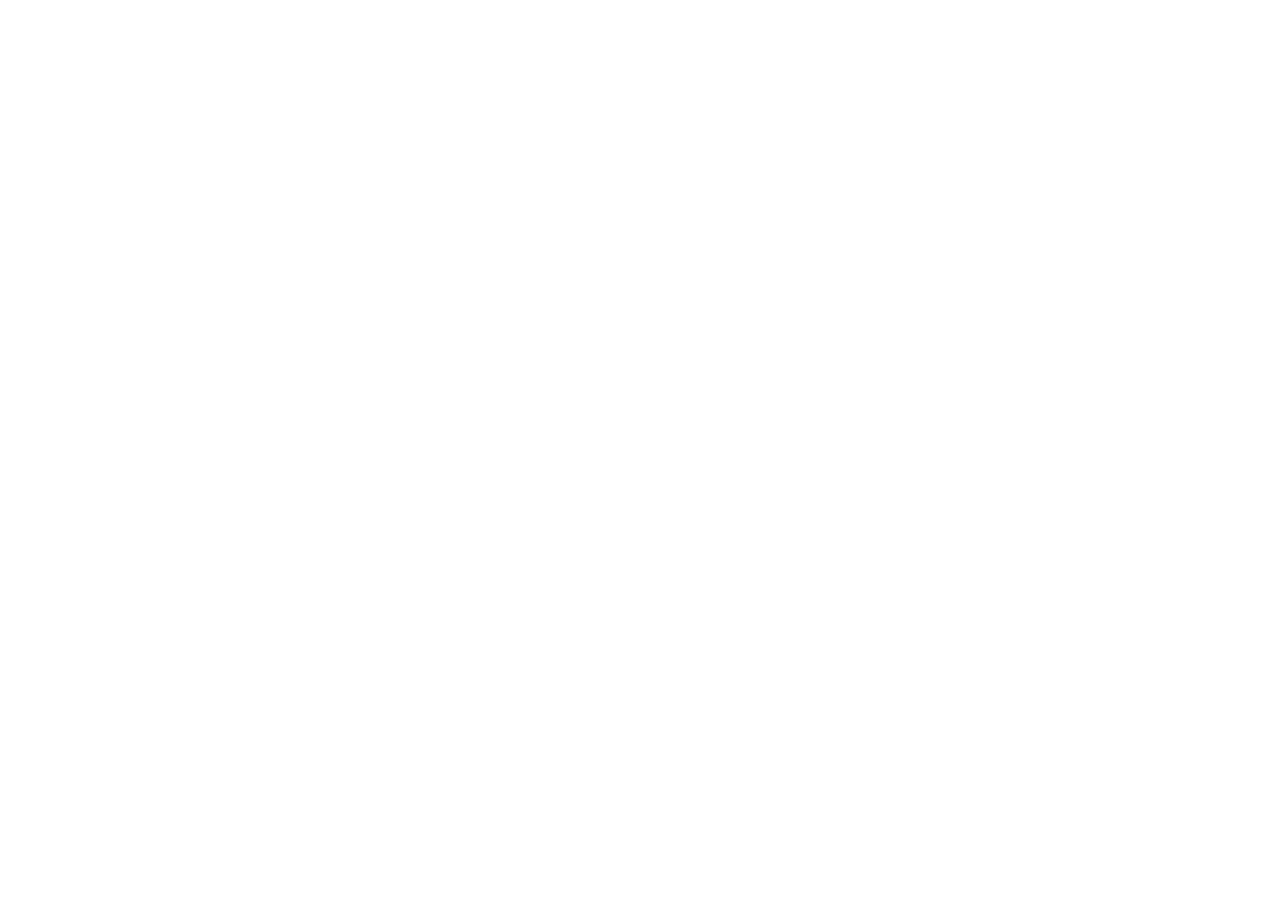
==== pages/carte/carte.html @ 6781d274 "changement de nom de livraison en carte" ====
<!DOCTYPE html>
<html>
	<head>
		<meta charset="utf-8">
		<title></title>
		<meta name="viewport" content="width=device-width, initial-scale=1.0">
		<link rel="stylesheet" type="text/css" href="styles/main.css">
	</head>
	<body>

	</body>
</html>
---- pages/carte/styles/main.css ----
@charset "UTF-8";

html {
	font-size: 62.5%;
}
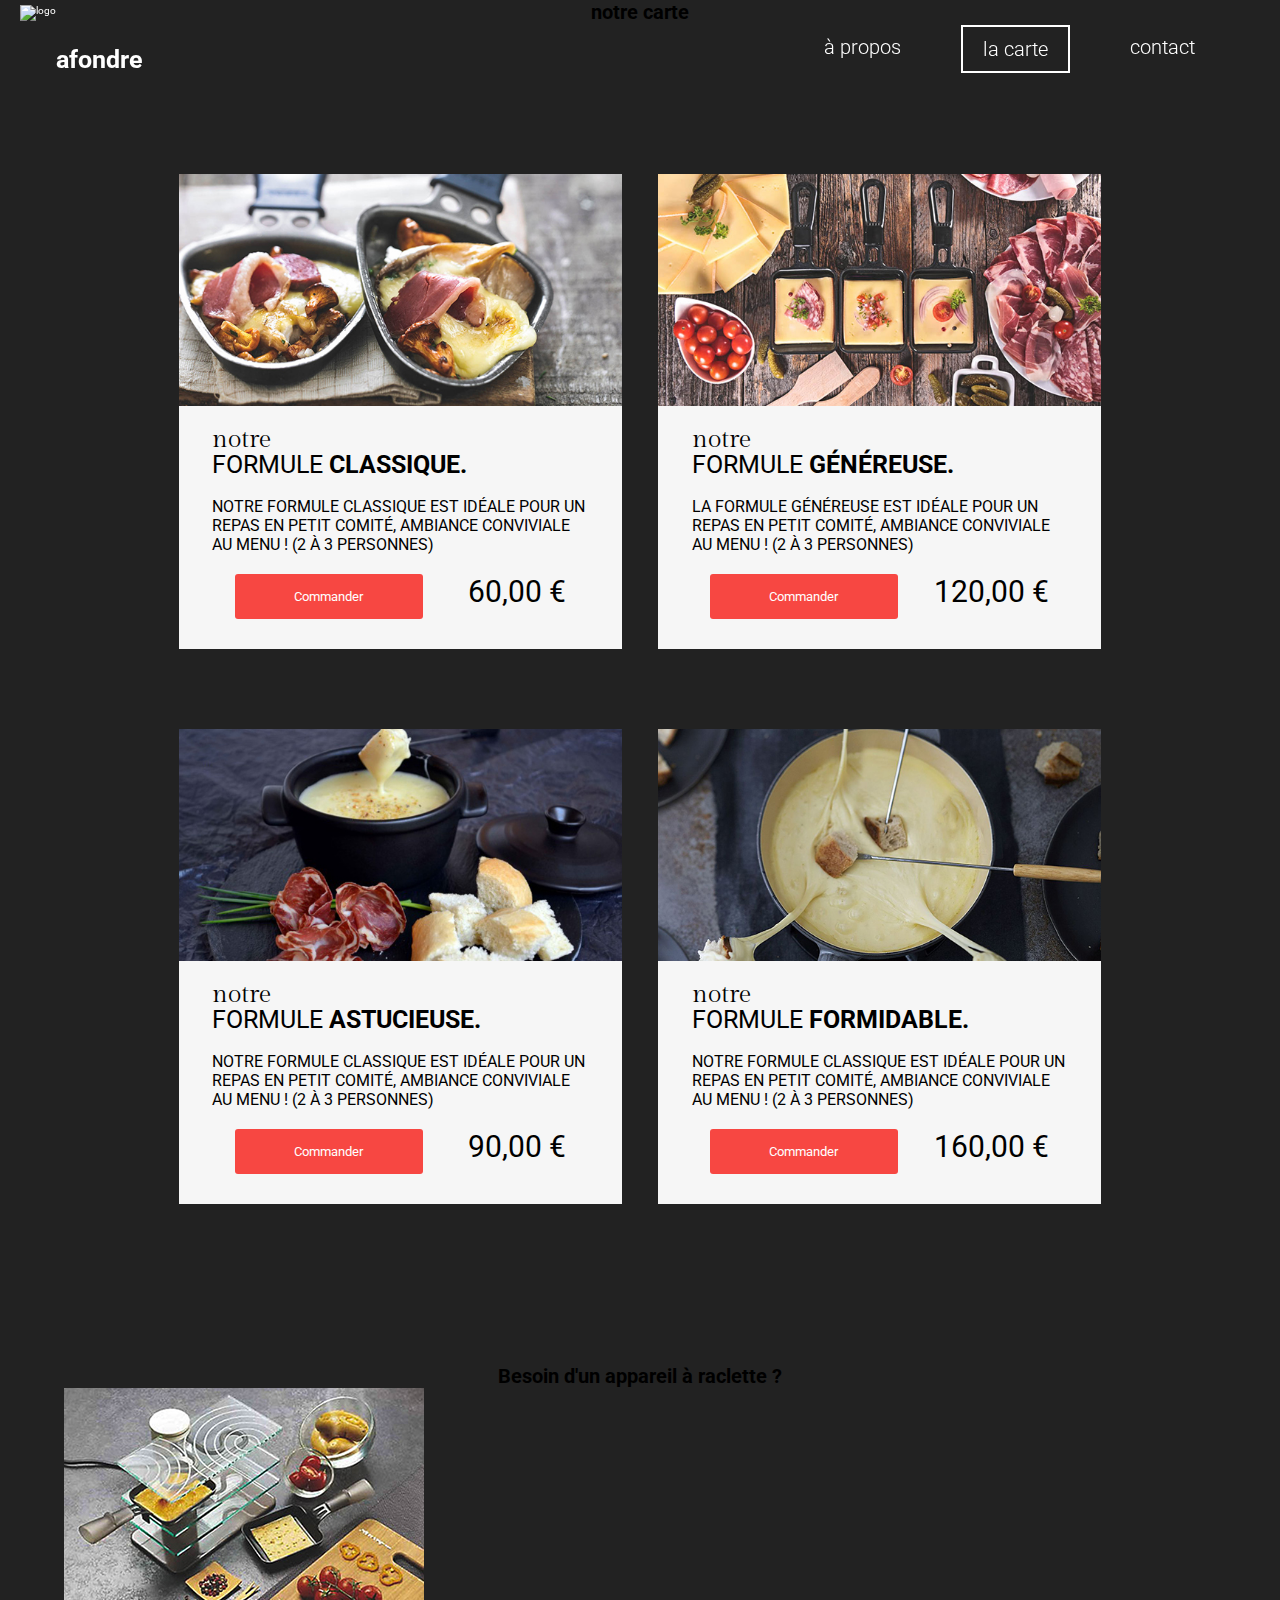
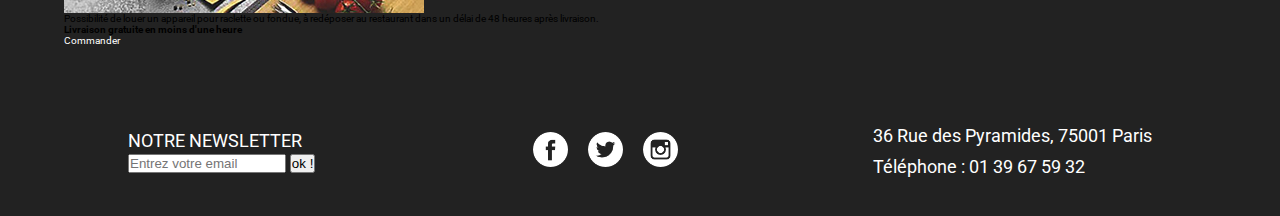
==== commit 1d0a79a3: "J'ai ajouté la carte.html, css et les img" ====
--- a/pages/carte/carte.html
+++ b/pages/carte/carte.html
@@ -5,8 +5,107 @@
 		<title></title>
 		<meta name="viewport" content="width=device-width, initial-scale=1.0">
 		<link rel="stylesheet" type="text/css" href="styles/main.css">
+		<link href="https://fonts.googleapis.com/css?family=Gilda+Display|Roboto:300,400,700" rel="stylesheet">
 	</head>
 	<body>
-
+		<main class="clearfix">
+			<header class="clearfix">    <!-- Navigation et logo -->
+				<a href="index.html" id="lien">
+					<div class="logo">
+						<img src="img-content/logo.png" alt="logo" >
+						<h2>afondre</h2>
+					</div>
+				</a>
+				<nav class="clearfix">
+					<a href="">contact</a>
+					<a href="">la carte</a>
+					<a href="">à propos</a>
+				</nav>
+			</header>
+			<div class="content">
+				<h1>notre c<span>art</span>e</h1>
+				<section class="nourriture">
+					<article class="col w50">
+						<figure>
+							<img src="img-content/menu1.jpg" alt="classique">
+							<figcaption>
+								<h3><span class="min">notre</span></br>formule <strong>classique.</strong></h3>
+							</figcaption>
+							<p>Notre formule classique est idéale pour un repas en petit comité, ambiance conviviale au menu ! (2 à 3 personnes)</p>
+							<div class="pay">
+								<a href="#">Commander</a>
+								60,00 €
+							</div>
+						</figure>
+					</article>
+					<article class="col w50">
+						<figure>
+							<img src="img-content/menu2.jpg" alt="généreuse">
+							<figcaption>
+								<h3><span class="min">notre</span></br>formule <strong>généreuse.</strong></h3>
+							</figcaption>
+							<p>La formule généreuse est idéale pour un repas en petit comité, ambiance conviviale au menu ! (2 à 3 personnes)</p>
+							<div class="pay">
+								<a href="#">Commander</a>
+								120,00 €
+							</div>
+						</figure>
+					</article>
+					<article class="col w50">
+						<figure>
+							<img src="img-content/menu3.jpg" alt="astucieuse">
+							<figcaption>
+								<h3><span class="min">notre</span></br>formule <strong>astucieuse.</strong></h3>
+							</figcaption>
+							<p>Notre formule classique est idéale pour un repas en petit comité, ambiance conviviale au menu ! (2 à 3 personnes)</p>
+							<div class="pay">
+								<a href="#">Commander</a>
+								90,00 €
+							</div>
+						</figure>
+					</article>
+					<article class="col w50">
+						<figure>
+							<img src="img-content/menu4.jpg" alt="formidable">
+							<figcaption>
+								<h3><span class="min">notre</span></br>formule <strong>formidable.</strong></h3>
+							</figcaption>
+							<p>Notre formule classique est idéale pour un repas en petit comité, ambiance conviviale au menu ! (2 à 3 personnes)</p>
+							<div class="pay">
+								<a href="#">Commander</a>
+								160,00 €
+							</div>
+						</figure>
+					</article>
+				</section>
+				<section class="appareil">
+					<h1>Besoin d'un appareil à raclette ?</h1>
+					<article>
+						<img src="img-content/menu5.jpg" alt="machine">
+						<div class="appareil">
+							<p>Possibilité de louer un appareil pour raclette ou fondue, à redéposer au restaurant dans un délai de 48 heures après livraison.</p>
+							<h4>Livraison gratuite en moins d'une heure</h4>
+							<a href="#">Commander</a>
+						</div>
+					</article>
+				</section>
+			</div>
+			<footer>
+		    	<form class="footer_form">
+		    		<label for="newsletter" id="label">Notre Newsletter</br></label>
+		    		<input type="email" id="newsletter" name="email" placeholder="Entrez votre email">
+		    		<input type="button" value="ok !" id="ok">
+		    	</form>
+			    <div id="network">
+					<a href="#"><img src="img-content/facebook.png" width="35" height="35"></a>
+					<a href="#"><img src="img-content/twitter.png" width="35" height="35"></a>
+					<a href="#"><img src="img-content/instagram.png" width="35" height="35"></a>
+				</div>
+				<ul id="adresse">
+					<li>36 Rue des Pyramides, 75001 Paris</li>
+					<li>Téléphone : 01 39 67 59 32</li>
+				</ul>
+		    </footer>
+		</main>
 	</body>
 </html>--- a/pages/carte/styles/main.css
+++ b/pages/carte/styles/main.css
@@ -1,5 +1,238 @@
 @charset "UTF-8";
+
+* {
+	margin : 0;
+	padding: 0;
+}
+
+*,
+*:before,
+*:after {
+	box-sizing: border-box;
+}
 
 html {
 	font-size: 62.5%;
-}+}
+
+body {
+	font-family: "Roboto", sans-serif;
+}
+
+main {
+	background-color: #222222;
+}
+
+.content {
+	width: 90%;
+	margin: 0 auto;
+}
+
+.clearfix:before,
+.clearfix:after {
+	content: " ";
+	display: table;
+}
+
+.clearfix:after {
+	clear: both;
+}
+
+a, a:visited {
+  color: white;
+  text-decoration: none;
+}
+
+/*  ---------------------------------- HEADER
+------------------------------------------------ */
+
+header {
+  width: 100%;
+  position: fixed;
+  padding-top: 2.5rem;
+  z-index: 1;
+}
+
+header #lien {
+  width: 20%;
+}
+
+.logo {
+  width: 20%;
+  float: left;
+  margin-top: -2rem;
+  margin: -2rem 0 0 2rem;
+}
+
+.logo h2, .logo img{
+  float: left;
+}
+
+.logo h2 {
+  font-size: 2.5rem;
+  margin-top: 4rem;
+  font-weight: 700;
+}
+
+nav {
+  float : right;
+  width: 70%;
+  font-size: 2rem;
+}
+
+nav a {
+  font-weight: 300;
+  float: right;
+  margin-right: 4rem;
+  padding: 1rem 2rem;
+}
+
+nav a:first-child {
+  margin-right: 6.5rem;
+}
+
+nav a:nth-child(2) {
+  border: 2px solid #ffffff;
+}
+
+nav a:hover {
+  background-color: rgba(255, 255, 255, .7);
+  color: #000;
+}
+
+/*	------------------------------------------ CONTENU
+------------------------------------------------------- */
+
+h1 {
+	text-align: center;
+}
+
+article img {
+	max-width: 100%;
+    width: auto;
+    height: auto;
+    display: block;
+}
+
+/*	----------------- Section Nourriture ---- */
+
+.nourriture {
+	width: 80%;
+	margin: 15rem auto 8rem auto;
+	display: flex;
+	flex-flow: row wrap;
+	justify-content: space-between; 
+}
+
+.w50 {
+	width: 48%;
+	background-color: #f6f6f6;
+	margin-bottom: 8rem;
+}
+
+figcaption, .pay, .w50 p {
+	width: 85%;
+	margin: 0 auto;
+}
+
+h3 {
+	font-size: 2.5rem;
+	font-weight: 400;
+	text-transform: uppercase;
+	line-height: 2.5rem;
+	margin-bottom: 2rem;
+	margin-top: 2rem;
+}
+
+.w50 p {
+	font-size: 1.6rem;
+	margin-bottom: 2rem;
+	text-transform: uppercase;
+}
+
+.min {
+	text-transform: lowercase;
+	font-family: "Gilda Display", serif;
+}
+
+.pay {
+	display: flex;
+	justify-content: space-around;
+	font-size: 3rem;
+	margin-bottom: 3rem;
+}
+
+.pay a {
+	background-color: #f74742;
+	width: 50%;
+	text-align: center;	
+	padding: 1.5rem 0;
+	border-radius: .3rem;
+	font-size: 1.3rem;
+}
+
+/*	----------------- Section Appareil 
+------------------------------------------ */
+
+
+
+/*  ------------------------------------------- FOOTER
+--------------------------------------------------------- */
+
+
+footer {
+  height: 7rem;
+  width: 80%;
+  margin: 10rem auto 0 auto;
+  padding-bottom: 6rem;
+  font-size: 1.8rem;
+  color: #ffffff;
+  display: flex;
+  justify-content: space-between;
+  align-items: center;
+}
+
+/*  ------------- Formulaire Newsletter
+--------------------------------------- */
+
+#footer_form {
+  display: flex;
+  flex-flow: row wrap;
+  width: 55%;
+}
+
+#label {
+  text-transform: uppercase;
+}
+
+#newsletter {
+  width: 75%; 
+}
+
+/*  ------------- Network icones
+------------------------------------- */
+
+
+#network {
+  width: 25%;
+  display: flex;
+  justify-content: center;
+  align-items: center;  
+}
+
+#network a {
+  margin: 0 1rem;
+  transition: all .25s ease;
+}
+
+#network a:hover {
+  opacity: 0.7;
+}
+
+#adresse {
+  list-style : none;
+}
+
+#adresse li {
+  margin: 1rem 0;
+}
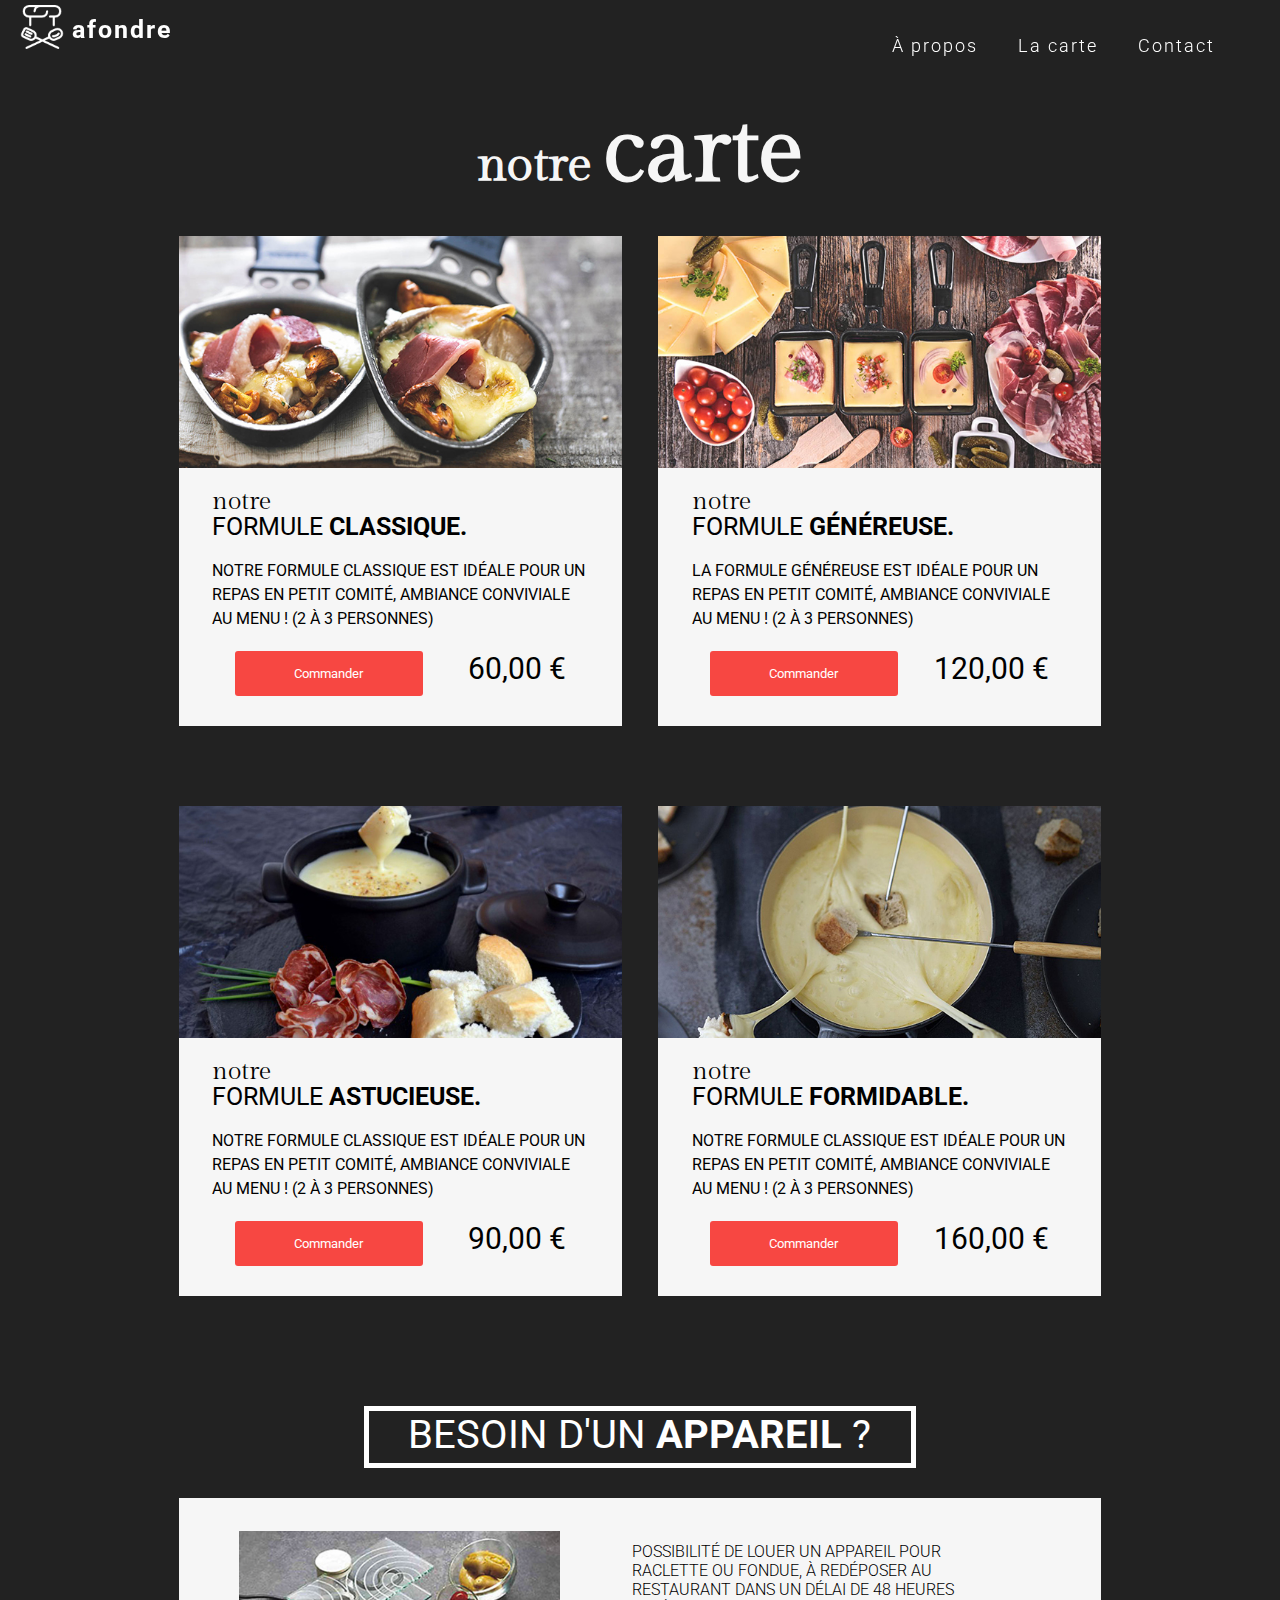
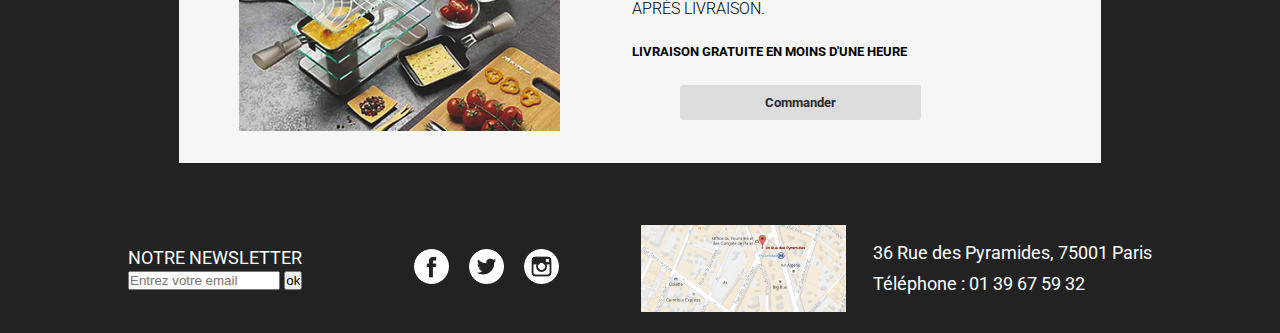
==== commit aa97e5b9: "La page notre carte en responsive" ====
--- a/pages/carte/carte.html
+++ b/pages/carte/carte.html
@@ -2,28 +2,28 @@
 <html>
 	<head>
 		<meta charset="utf-8">
-		<title></title>
+		<title>Afondre: Notre Carte</title>
 		<meta name="viewport" content="width=device-width, initial-scale=1.0">
 		<link rel="stylesheet" type="text/css" href="styles/main.css">
 		<link href="https://fonts.googleapis.com/css?family=Gilda+Display|Roboto:300,400,700" rel="stylesheet">
 	</head>
 	<body>
 		<main class="clearfix">
-			<header class="clearfix">    <!-- Navigation et logo -->
+			<header class="clearfix">      <!-- Navigation et logo -->
 				<a href="index.html" id="lien">
 					<div class="logo">
 						<img src="img-content/logo.png" alt="logo" >
-						<h2>afondre</h2>
+						<h2>&nbsp;afondre</h2>
 					</div>
 				</a>
 				<nav class="clearfix">
-					<a href="">contact</a>
-					<a href="">la carte</a>
-					<a href="">à propos</a>
+					<a href="" class="sliding">Contact</a>
+					<a href="" class="sliding">La carte</a>
+					<a href="" class="sliding">À propos</a>
 				</nav>
 			</header>
 			<div class="content">
-				<h1>notre c<span>art</span>e</h1>
+				<h1>notre <span class="titre">carte</span></h1>
 				<section class="nourriture">
 					<article class="col w50">
 						<figure>
@@ -79,33 +79,36 @@
 					</article>
 				</section>
 				<section class="appareil">
-					<h1>Besoin d'un appareil à raclette ?</h1>
+					<h2>Besoin d'un <strong>appareil</strong> ?</h2>
 					<article>
-						<img src="img-content/menu5.jpg" alt="machine">
-						<div class="appareil">
-							<p>Possibilité de louer un appareil pour raclette ou fondue, à redéposer au restaurant dans un délai de 48 heures après livraison.</p>
+						<figure>
+							<img src="img-content/menu5.jpg" alt="machine">
+						</figure>
+						<div class="text">
+							<p><span class="delete">Possibilité de louer un </span>appareil <span class="delete">pour raclette ou fondue, </span>à redéposer au restaurant dans un délai de 48 heures après livraison.</p>
 							<h4>Livraison gratuite en moins d'une heure</h4>
 							<a href="#">Commander</a>
 						</div>
 					</article>
 				</section>
 			</div>
-			<footer>
-		    	<form class="footer_form">
-		    		<label for="newsletter" id="label">Notre Newsletter</br></label>
-		    		<input type="email" id="newsletter" name="email" placeholder="Entrez votre email">
-		    		<input type="button" value="ok !" id="ok">
-		    	</form>
+			 <footer>
+			    <form class="footer_form">
+			   		<label for="newsletter" id="label">Notre Newsletter</br></label>
+			   		<input type="email" id="newsletter" name="email" placeholder="Entrez votre email">
+			   		<input type="button" value="ok" id="ok">
+			   	</form>
 			    <div id="network">
 					<a href="#"><img src="img-content/facebook.png" width="35" height="35"></a>
 					<a href="#"><img src="img-content/twitter.png" width="35" height="35"></a>
 					<a href="#"><img src="img-content/instagram.png" width="35" height="35"></a>
 				</div>
+				<img src="img-content/maps.png" alt="maps" id="google">
 				<ul id="adresse">
 					<li>36 Rue des Pyramides, 75001 Paris</li>
 					<li>Téléphone : 01 39 67 59 32</li>
 				</ul>
-		    </footer>
+   			</footer>
 		</main>
 	</body>
 </html>--- a/pages/carte/styles/main.css
+++ b/pages/carte/styles/main.css
@@ -43,8 +43,8 @@
   text-decoration: none;
 }
 
-/*  ---------------------------------- HEADER
------------------------------------------------- */
+/*  -------------------- HEADER
+  ------------------------------ */
 
 header {
   width: 100%;
@@ -60,55 +60,135 @@
 .logo {
   width: 20%;
   float: left;
-  margin-top: -2rem;
+  margin-top: -1rem;
   margin: -2rem 0 0 2rem;
+  letter-spacing: 2px;
 }
 
 .logo h2, .logo img{
   float: left;
+
+}
+
+.logo img {
+  width: 17%;
+
 }
 
 .logo h2 {
   font-size: 2.5rem;
-  margin-top: 4rem;
+  margin-top: 1rem;
   font-weight: 700;
 }
 
 nav {
   float : right;
   width: 70%;
-  font-size: 2rem;
+  font-size: 1.8rem;
 }
 
 nav a {
   font-weight: 300;
   float: right;
-  margin-right: 4rem;
-  padding: 1rem 2rem;
+  margin-right: 2rem;
+  padding: 1rem 1rem;
+  letter-spacing: 2px;
 }
 
 nav a:first-child {
-  margin-right: 6.5rem;
-}
-
-nav a:nth-child(2) {
-  border: 2px solid #ffffff;
-}
-
-nav a:hover {
-  background-color: rgba(255, 255, 255, .7);
-  color: #000;
+  margin-right: 5.5rem;
+}
+
+
+.sliding {
+
+    display: inline-block;
+
+    position: relative;
+
+    padding-bottom: 3px;
+
+}
+
+.sliding:before {
+
+    content: '';
+
+    display: block;
+
+    position: absolute;
+
+    left: 0;
+
+    bottom: 0;
+
+    height: 3px;
+
+    width: 0;
+
+    transition: 0s ease, background .5s ease;
+
+}
+
+.sliding:after {
+
+    content: '';
+
+    display: block;
+
+    position: absolute;
+
+    right: 0;
+
+    bottom: 0;
+
+    height: 4px;
+
+    width: 0;
+
+    background: rgba(255,255,255,0.7);
+
+    transition: .5s ease;
+
+}
+
+.sliding:hover:before {
+
+    width: 100%;
+
+    background: rgba(255,255,255,0.7);
+
+    transition: .5s ease;
+
+}
+
+.sliding:hover:after {
+
+    width: 100%;
+
+    background: transparent;
+
+    transition: all 0s ease;
+
 }
 
 /*	------------------------------------------ CONTENU
 ------------------------------------------------------- */
 
 h1 {
+  font-family: "Gilda Display", serif;
 	text-align: center;
+  color: #f6f6f6;
+  font-size: 4.8rem;
+  margin-top: 10rem;
+}
+
+.titre {
+  font-size: 9rem;
 }
 
 article img {
-	max-width: 100%;
+	  max-width: 100%;
     width: auto;
     height: auto;
     display: block;
@@ -118,7 +198,7 @@
 
 .nourriture {
 	width: 80%;
-	margin: 15rem auto 8rem auto;
+	margin: 3rem auto 3rem auto;
 	display: flex;
 	flex-flow: row wrap;
 	justify-content: space-between; 
@@ -148,6 +228,7 @@
 	font-size: 1.6rem;
 	margin-bottom: 2rem;
 	text-transform: uppercase;
+  line-height: 150%;
 }
 
 .min {
@@ -174,6 +255,69 @@
 /*	----------------- Section Appareil 
 ------------------------------------------ */
 
+.appareil {
+  width: 80%;
+  margin: 0 auto 3rem auto;
+  background-color: 
+}
+
+.appareil h2 {
+  color: #ffffff;
+  text-align: center;
+  font-size: 4rem;
+  text-transform: uppercase;
+  font-weight: 400;
+  width: 60%;
+  margin: 0 auto 3rem auto;
+  border: .5rem solid #ffffff;
+  padding-bottom: .5rem;
+}
+
+.appareil article {
+  background-color: #f6f6f6;
+  display: flex;
+  align-items: center;
+  justify-content: space-around;
+  padding: 3rem 6rem;
+}
+
+.text {
+  flex: 3;
+  height: 20.5rem;
+  display: flex;
+  justify-content: space-around;
+  flex-direction: column;
+  align-items: center;
+} 
+
+.text p {
+  width: 70%;
+  font-size: 1.6rem;
+  font-weight: 300;
+  text-transform: uppercase;
+}
+
+.text a, .text a:visited {
+  color: #2a2a2a;
+  font-weight: 700;
+  font-size: 1.3rem;
+  background-color: #dcdcdc;
+  text-align: center;
+  width: 50%;
+  align-self: center;
+  padding: 1rem;
+  border-radius: .3rem;
+}
+
+.text h4 {
+  font-size: 1.3rem;
+  width: 70%;
+  text-transform: uppercase;
+}
+
+.appareil figure {
+  flex: 2;
+}
 
 
 /*  ------------------------------------------- FOOTER
@@ -192,6 +336,10 @@
   align-items: center;
 }
 
+#google {
+  width: 20%;
+}
+
 /*  ------------- Formulaire Newsletter
 --------------------------------------- */
 
@@ -236,3 +384,209 @@
 #adresse li {
   margin: 1rem 0;
 }
+
+/*  --------------------------------------------------- Media Queries
+------------------------------------------------------------------- */
+
+@media screen and (max-width: 960px) {
+
+  main {
+    width: auto;
+  }
+
+  /*  ---------------- Header / faire disparaître le titre
+  ------------------------------ */
+
+  header h2 {
+    display: none;
+  }
+
+  /*  --------------- Section Appareil / row to column -- */
+
+  .appareil article {
+    flex-direction: column;
+  }
+
+  .appareil figure {
+    margin-bottom: 2rem;
+  }
+
+  .text h4 {
+    text-align: center;
+  }
+
+  /*  --------------- Footer
+  ----------------------------- */
+
+  footer {
+    flex-flow: row wrap;
+    height: auto;
+  }
+    /* -- Forcer l'adresse et le tel à passer en dessous -- */
+  #adresse {
+    width: 100%;
+    display: flex;
+    justify-content: space-between;
+  }
+
+  .footer_form {
+    width: 60%;
+  }
+
+  #label { /* -- agrandir la zone email -- */
+    margin-left: 8rem;
+  }
+
+  #network a { 
+    margin: 0 3rem;
+  }
+
+  #google {
+    display: none;
+  }
+}
+
+
+@media screen and (max-width: 768px) {
+  
+  /*  ------------ HEADER
+  ----------------------- */
+  
+  header { /* -- repositionner le header (nav + logo) -- */
+    display: flex;
+    justify-content: space-around;
+  }
+
+  .logo img, nav, nav a { /* changement de méthode : flex */
+    float: none;
+  }
+  
+  .logo {
+    margin-left: 2rem;
+  }
+
+  nav { /* repositionner les liens dans la nav */
+    display: flex;
+    flex-direction: row-reverse;
+    justify-content: space-between;
+  }
+
+  nav a {
+    margin-right: auto;
+  }
+
+  nav a:first-child { /* Supprimer la margin mise en place sur grand écran */
+    margin-right: auto;
+  }
+
+  nav a:nth-child(2) {
+    border: none;
+  }
+
+  /*  ---------- SECTION NOURRITURE -------- */
+
+  .pay {
+    flex-direction: column;
+    align-items: center;
+    justify-content: space-around;
+  }
+
+  .pay a {
+    margin-bottom: 2rem; 
+  }
+
+  /*  ---------- FOOTER -- */
+
+  #adresse {
+    flex-direction: column;
+    text-align: center;
+    margin-top: 2rem;
+  }
+
+  #network a {
+    margin: 0 1rem;
+  }
+
+  #label {
+    margin-left: 0;
+  }
+}
+
+@media screen and (max-width: 600px) {
+  
+  }
+
+
+@media screen and (max-width: 480px) {
+
+  /*  ----------- HEADER
+  --------------------------- */
+  
+  header { /* passage en position relative avec un background noir */
+    text-align: center;
+    padding-top: 0;
+    position: relative;
+    background-color: #1f1f1f;
+    text-transform: uppercase;
+  }
+
+  nav {
+
+    width: 100%;
+    display: block;
+  }
+
+  nav a {
+    width: 100%;
+    display: block;
+  }
+
+  #lien { /* -- Supprimer l'affichage du logo -- */
+    display: none;  
+  }
+  
+  .nourriture article {
+    flex-direction: column;
+
+  }
+
+  .delete {
+    display: none;
+  }
+
+  .appareil h2 {
+    width: 100%; 
+    padding-top: 1rem;
+    margin-bottom: 5rem;  
+  }
+
+  .appareil article {
+    display: block;
+  }
+
+  .text {
+    display: block;
+    width: 100%;  
+  }
+
+  .text p {
+    font-weight: 400;
+    width: 100%; 
+  }
+
+  .text h4 {
+    margin: 1rem 0 3rem 0;
+    text-align: left;
+    width: 100%;
+  }
+
+  .w50 {
+    width: 100%;
+  }
+
+  footer {
+    margin: 10rem 2rem;
+    padding-bottom: 0;
+  }
+}
+
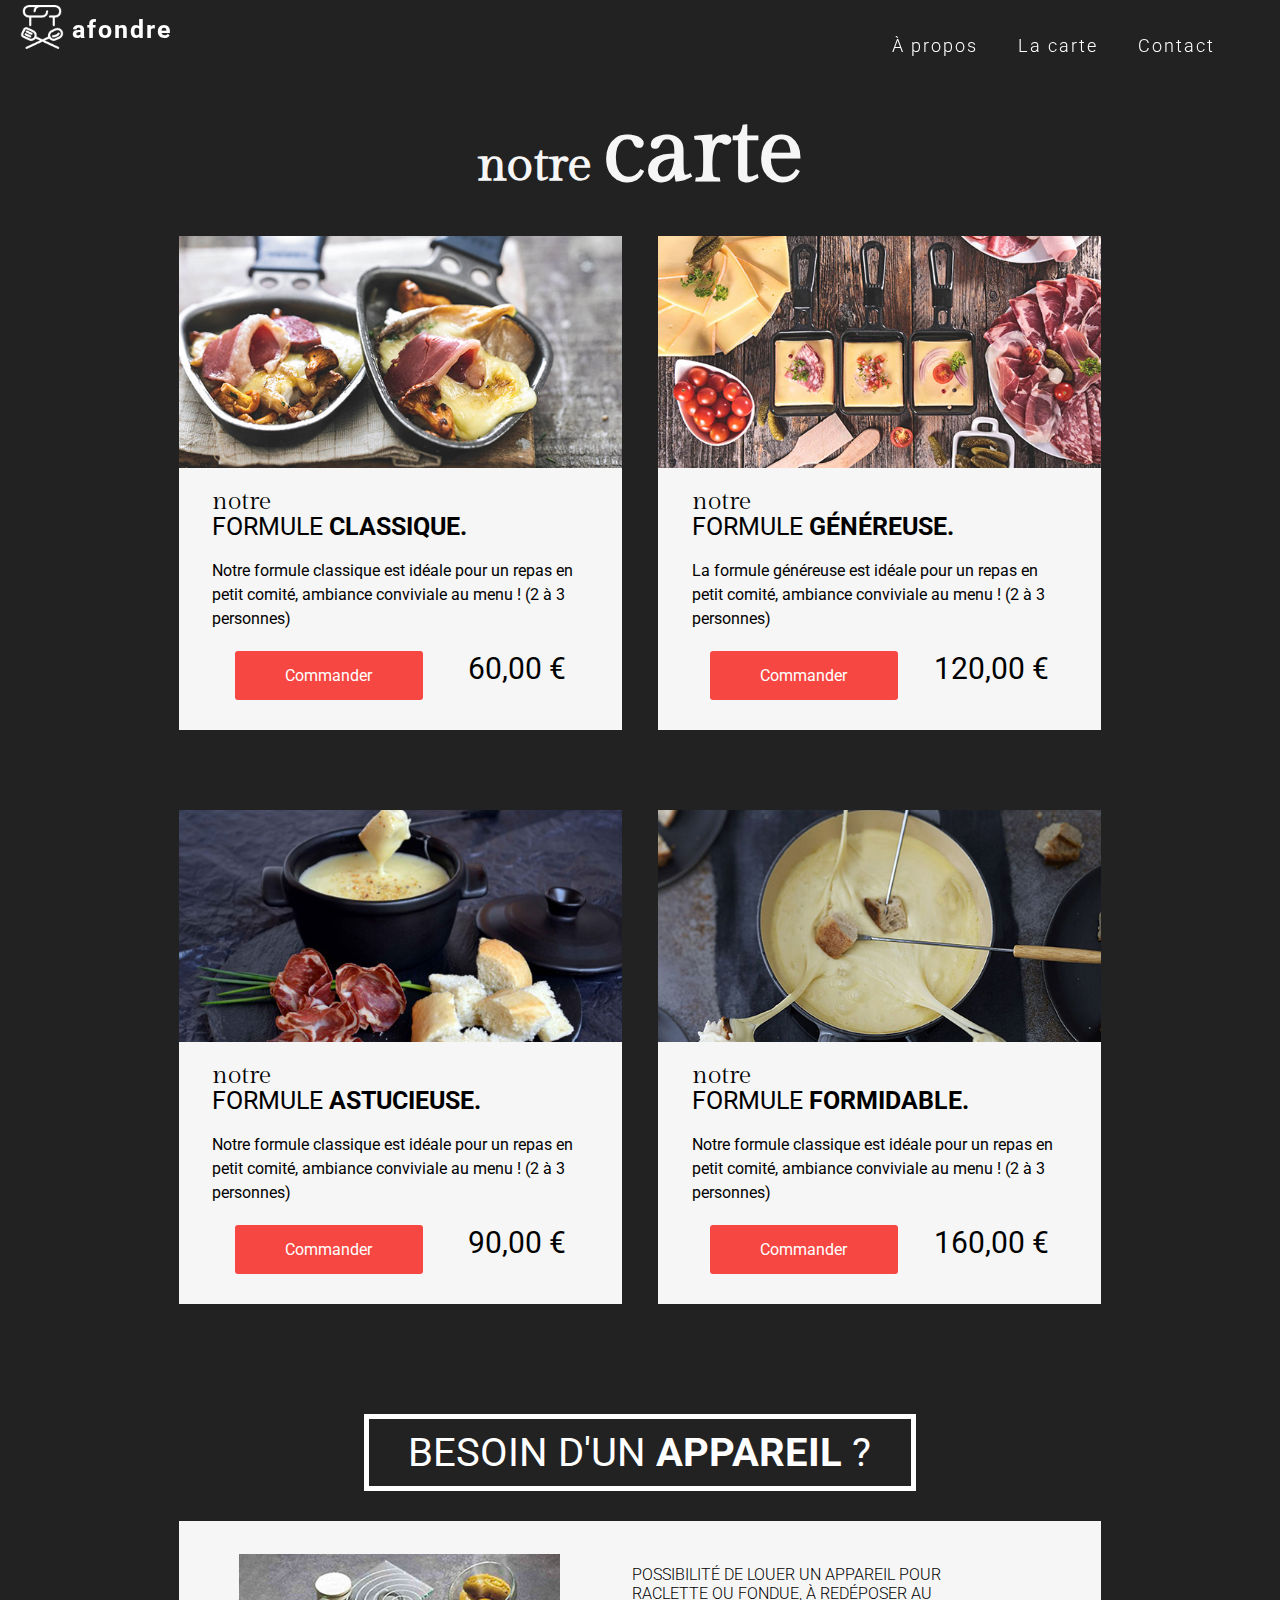
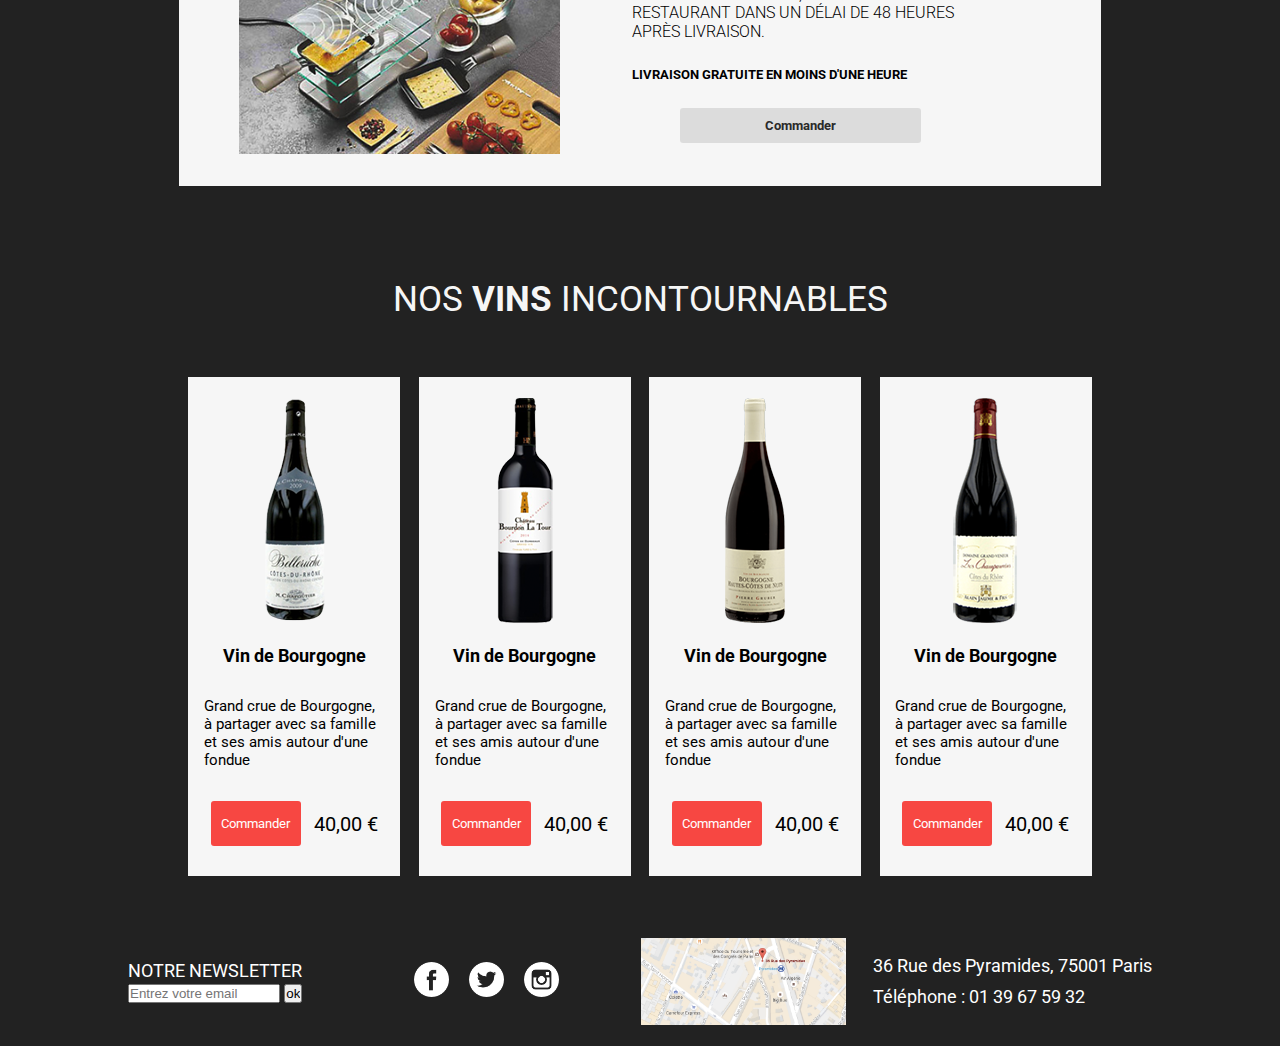
==== commit b4a0a601: "La carte en responsive avec une section vins" ====
--- a/pages/carte/carte.html
+++ b/pages/carte/carte.html
@@ -91,6 +91,53 @@
 						</div>
 					</article>
 				</section>
+					<h2 class="nosvins">Nos <strong>vins</strong> <span class="delete">incontournables</span></h2>
+				<section class="vin">
+					<article class="col w25">
+						<img src="img-content/vin1.png" alt="formidable">
+							<figcaption>
+								<h4>Vin de Bourgogne</h4>
+							</figcaption>
+							<p>Grand crue de Bourgogne, à partager avec sa famille et ses amis autour d'une fondue</p>
+							<div class="pay pay2">
+								<a href="#">Commander</a>
+								40,00 €
+							</div>
+					</article>
+					<article class="col w25">
+						<img src="img-content/vin2.png" alt="formidable">
+							<figcaption>
+								<h4>Vin de Bourgogne</h4>
+							</figcaption>
+							<p>Grand crue de Bourgogne, à partager avec sa famille et ses amis autour d'une fondue</p>
+							<div class="pay pay2">
+								<a href="#">Commander</a>
+								40,00 €
+							</div>
+					</article>
+					<article class="col w25">
+						<img src="img-content/vin3.png" alt="formidable">
+							<figcaption>
+								<h4>Vin de Bourgogne</h4>
+							</figcaption>
+							<p>Grand crue de Bourgogne, à partager avec sa famille et ses amis autour d'une fondue</p>
+							<div class="pay pay2">
+								<a href="#">Commander</a>
+								40,00 €
+							</div>
+					</article>
+					<article class="col w25">
+						<img src="img-content/vin4.png" alt="formidable">
+							<figcaption>
+								<h4>Vin de Bourgogne</h4>
+							</figcaption>
+							<p>Grand crue de Bourgogne, à partager avec sa famille et ses amis autour d'une fondue</p>
+							<div class="pay pay2">
+								<a href="#">Commander</a>
+								40,00 €
+							</div>
+					</article>
+				</section>
 			</div>
 			 <footer>
 			    <form class="footer_form">
--- a/pages/carte/styles/main.css
+++ b/pages/carte/styles/main.css
@@ -194,6 +194,13 @@
     display: block;
 }
 
+.w25 img {
+    max-width: 100%;
+    width: auto;
+    height: auto;
+    display: block;
+}
+
 /*	----------------- Section Nourriture ---- */
 
 .nourriture {
@@ -210,7 +217,7 @@
 	margin-bottom: 8rem;
 }
 
-figcaption, .pay, .w50 p {
+figcaption, .pay, .col p {
 	width: 85%;
 	margin: 0 auto;
 }
@@ -227,7 +234,6 @@
 .w50 p {
 	font-size: 1.6rem;
 	margin-bottom: 2rem;
-	text-transform: uppercase;
   line-height: 150%;
 }
 
@@ -249,7 +255,7 @@
 	text-align: center;	
 	padding: 1.5rem 0;
 	border-radius: .3rem;
-	font-size: 1.3rem;
+	font-size: 1.6rem;
 }
 
 /*	----------------- Section Appareil 
@@ -257,7 +263,7 @@
 
 .appareil {
   width: 80%;
-  margin: 0 auto 3rem auto;
+  margin: 0 auto 2rem auto;
   background-color: 
 }
 
@@ -270,7 +276,7 @@
   width: 60%;
   margin: 0 auto 3rem auto;
   border: .5rem solid #ffffff;
-  padding-bottom: .5rem;
+  padding: 1rem;
 }
 
 .appareil article {
@@ -319,6 +325,57 @@
   flex: 2;
 }
 
+/*  ------------------------------------------ SECTION VIN
+----------------------------------------------------------- */
+
+.vin {
+  width: 80%;
+  margin: 0 auto;
+  display: flex;
+  justify-content: space-around;
+}
+
+.nosvins {
+  color: #f6f6f6;
+  text-align: center;
+  margin: 8% auto 5% auto;
+  font-size: 3.5rem;
+  text-transform: uppercase;
+  font-weight: 400;
+}
+
+.col {
+  background-color: #f6f6f6;
+}
+
+.w25 {
+  width: 23%;
+}
+
+.w25 h4 {
+  font-size: 1.8rem;
+  text-align: center;
+  margin: 10% auto;
+}
+
+.w25 p {
+  font-size: 1.5rem;
+  margin: 15% auto;
+}
+
+.w25 img {
+  margin: 10% auto;
+}
+
+.pay2 {
+  font-size: 2rem;
+  align-items: center;
+}
+
+.pay2 a {
+  font-size: 1.3rem;
+}
+
 
 /*  ------------------------------------------- FOOTER
 --------------------------------------------------------- */
@@ -415,6 +472,17 @@
     text-align: center;
   }
 
+  /*  -------------- Section VINS ------- */
+
+  .vin {
+    flex-flow: row wrap;
+  }
+
+  .w25 {
+    width: 48%;
+    margin-bottom: 5%;
+  }
+
   /*  --------------- Footer
   ----------------------------- */
 
@@ -446,6 +514,16 @@
   }
 }
 
+@media screen and (max-width: 600px) {
+  .vin {
+    flex-flow: column nowrap;
+    justify-content: space-around;
+  }
+
+  .w25 {
+    width: 100%;
+  }
+}
 
 @media screen and (max-width: 768px) {
   
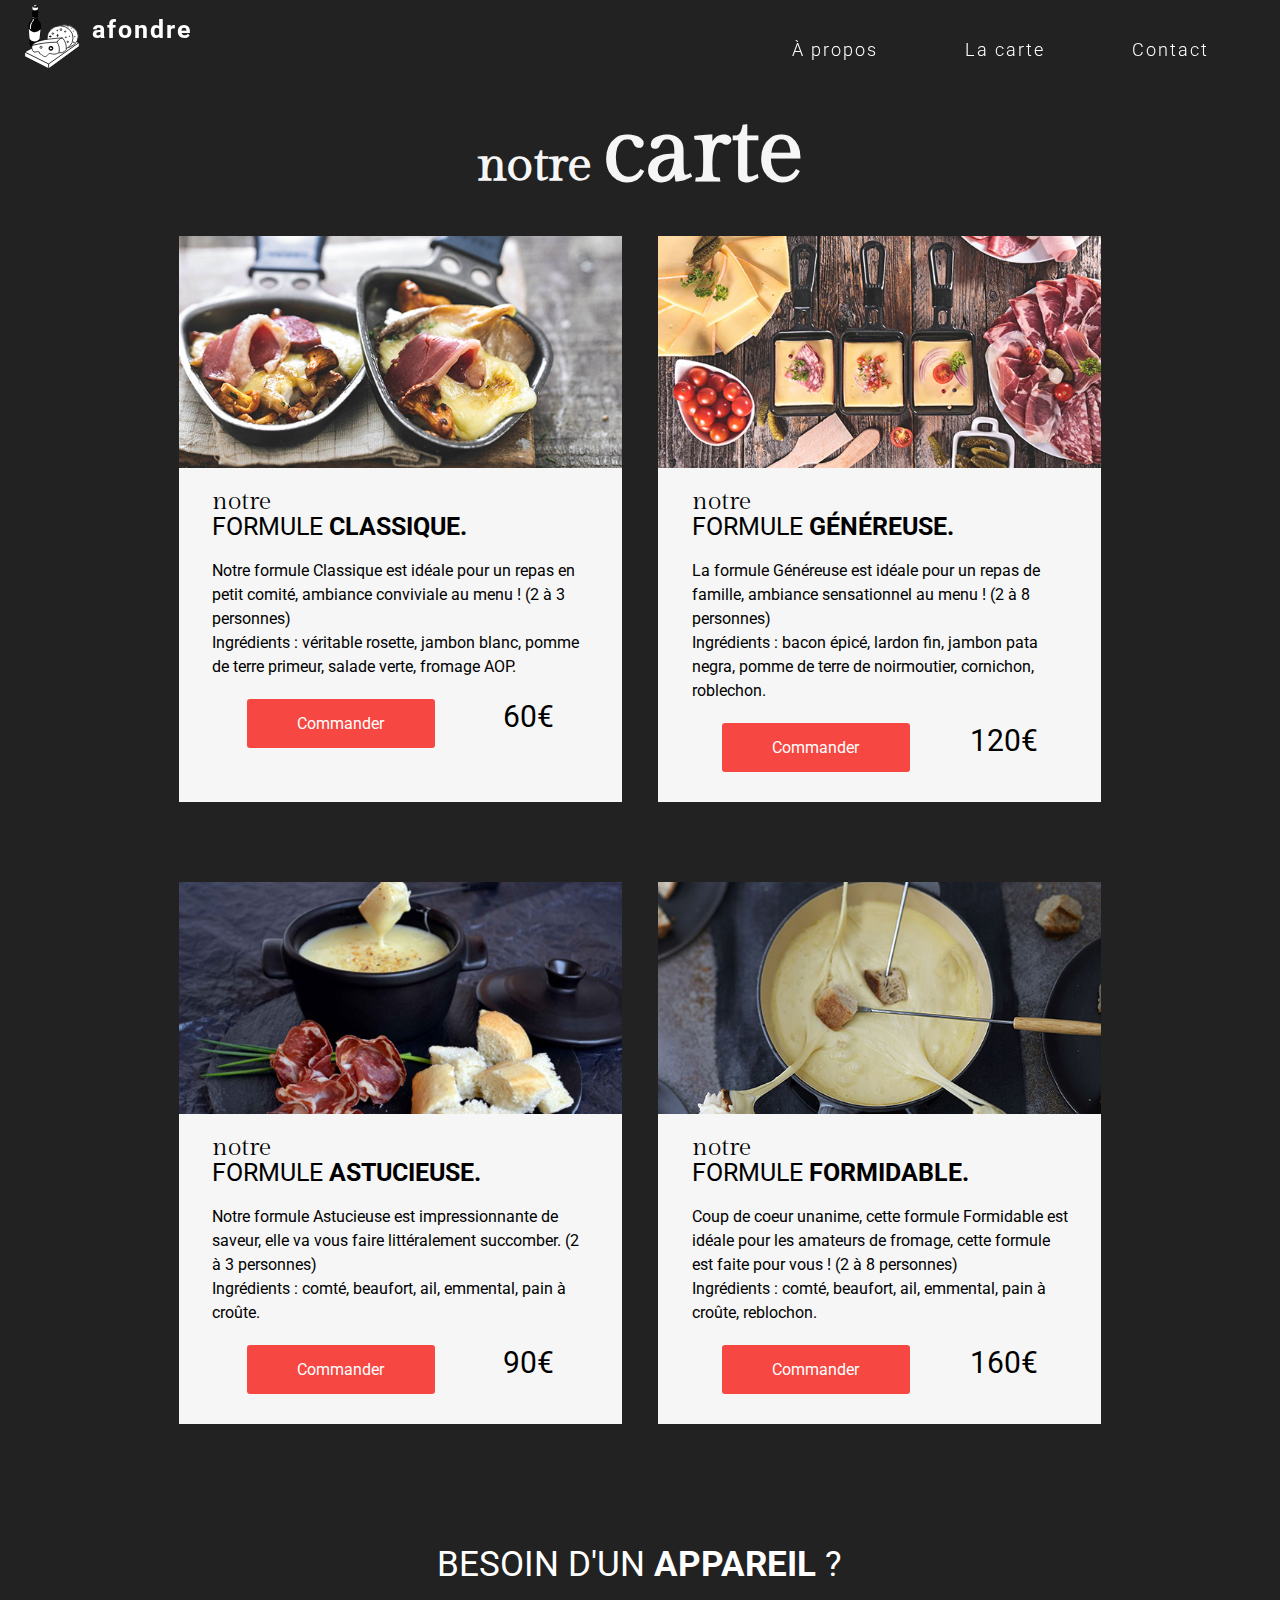
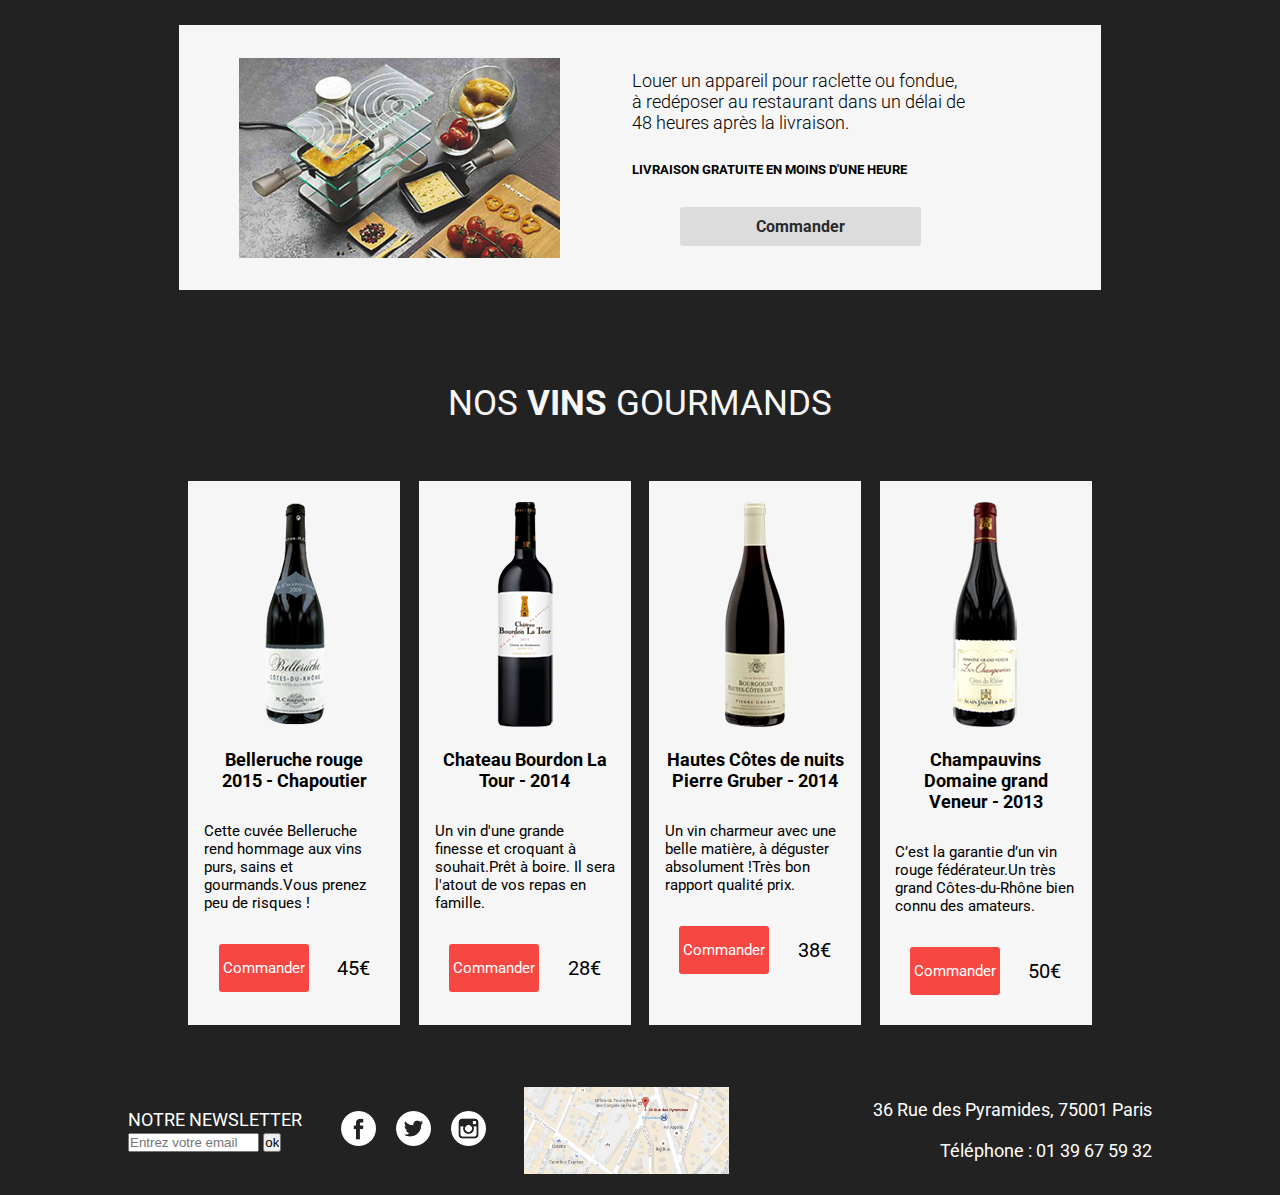
==== commit 4aab157f: "TOUT EST FINI NSM" ====
--- a/pages/carte/carte.html
+++ b/pages/carte/carte.html
@@ -1,161 +1,178 @@
-<!DOCTYPE html>
-<html>
-	<head>
-		<meta charset="utf-8">
-		<title>Afondre: Notre Carte</title>
-		<meta name="viewport" content="width=device-width, initial-scale=1.0">
-		<link rel="stylesheet" type="text/css" href="styles/main.css">
-		<link href="https://fonts.googleapis.com/css?family=Gilda+Display|Roboto:300,400,700" rel="stylesheet">
-	</head>
-	<body>
-		<main class="clearfix">
-			<header class="clearfix">      <!-- Navigation et logo -->
-				<a href="index.html" id="lien">
-					<div class="logo">
-						<img src="img-content/logo.png" alt="logo" >
-						<h2>&nbsp;afondre</h2>
-					</div>
-				</a>
-				<nav class="clearfix">
-					<a href="" class="sliding">Contact</a>
-					<a href="" class="sliding">La carte</a>
-					<a href="" class="sliding">À propos</a>
-				</nav>
-			</header>
-			<div class="content">
-				<h1>notre <span class="titre">carte</span></h1>
-				<section class="nourriture">
-					<article class="col w50">
-						<figure>
-							<img src="img-content/menu1.jpg" alt="classique">
-							<figcaption>
-								<h3><span class="min">notre</span></br>formule <strong>classique.</strong></h3>
-							</figcaption>
-							<p>Notre formule classique est idéale pour un repas en petit comité, ambiance conviviale au menu ! (2 à 3 personnes)</p>
-							<div class="pay">
-								<a href="#">Commander</a>
-								60,00 €
-							</div>
-						</figure>
-					</article>
-					<article class="col w50">
-						<figure>
-							<img src="img-content/menu2.jpg" alt="généreuse">
-							<figcaption>
-								<h3><span class="min">notre</span></br>formule <strong>généreuse.</strong></h3>
-							</figcaption>
-							<p>La formule généreuse est idéale pour un repas en petit comité, ambiance conviviale au menu ! (2 à 3 personnes)</p>
-							<div class="pay">
-								<a href="#">Commander</a>
-								120,00 €
-							</div>
-						</figure>
-					</article>
-					<article class="col w50">
-						<figure>
-							<img src="img-content/menu3.jpg" alt="astucieuse">
-							<figcaption>
-								<h3><span class="min">notre</span></br>formule <strong>astucieuse.</strong></h3>
-							</figcaption>
-							<p>Notre formule classique est idéale pour un repas en petit comité, ambiance conviviale au menu ! (2 à 3 personnes)</p>
-							<div class="pay">
-								<a href="#">Commander</a>
-								90,00 €
-							</div>
-						</figure>
-					</article>
-					<article class="col w50">
-						<figure>
-							<img src="img-content/menu4.jpg" alt="formidable">
-							<figcaption>
-								<h3><span class="min">notre</span></br>formule <strong>formidable.</strong></h3>
-							</figcaption>
-							<p>Notre formule classique est idéale pour un repas en petit comité, ambiance conviviale au menu ! (2 à 3 personnes)</p>
-							<div class="pay">
-								<a href="#">Commander</a>
-								160,00 €
-							</div>
-						</figure>
-					</article>
-				</section>
-				<section class="appareil">
-					<h2>Besoin d'un <strong>appareil</strong> ?</h2>
-					<article>
-						<figure>
-							<img src="img-content/menu5.jpg" alt="machine">
-						</figure>
-						<div class="text">
-							<p><span class="delete">Possibilité de louer un </span>appareil <span class="delete">pour raclette ou fondue, </span>à redéposer au restaurant dans un délai de 48 heures après livraison.</p>
-							<h4>Livraison gratuite en moins d'une heure</h4>
-							<a href="#">Commander</a>
-						</div>
-					</article>
-				</section>
-					<h2 class="nosvins">Nos <strong>vins</strong> <span class="delete">incontournables</span></h2>
-				<section class="vin">
-					<article class="col w25">
-						<img src="img-content/vin1.png" alt="formidable">
-							<figcaption>
-								<h4>Vin de Bourgogne</h4>
-							</figcaption>
-							<p>Grand crue de Bourgogne, à partager avec sa famille et ses amis autour d'une fondue</p>
-							<div class="pay pay2">
-								<a href="#">Commander</a>
-								40,00 €
-							</div>
-					</article>
-					<article class="col w25">
-						<img src="img-content/vin2.png" alt="formidable">
-							<figcaption>
-								<h4>Vin de Bourgogne</h4>
-							</figcaption>
-							<p>Grand crue de Bourgogne, à partager avec sa famille et ses amis autour d'une fondue</p>
-							<div class="pay pay2">
-								<a href="#">Commander</a>
-								40,00 €
-							</div>
-					</article>
-					<article class="col w25">
-						<img src="img-content/vin3.png" alt="formidable">
-							<figcaption>
-								<h4>Vin de Bourgogne</h4>
-							</figcaption>
-							<p>Grand crue de Bourgogne, à partager avec sa famille et ses amis autour d'une fondue</p>
-							<div class="pay pay2">
-								<a href="#">Commander</a>
-								40,00 €
-							</div>
-					</article>
-					<article class="col w25">
-						<img src="img-content/vin4.png" alt="formidable">
-							<figcaption>
-								<h4>Vin de Bourgogne</h4>
-							</figcaption>
-							<p>Grand crue de Bourgogne, à partager avec sa famille et ses amis autour d'une fondue</p>
-							<div class="pay pay2">
-								<a href="#">Commander</a>
-								40,00 €
-							</div>
-					</article>
-				</section>
-			</div>
-			 <footer>
-			    <form class="footer_form">
-			   		<label for="newsletter" id="label">Notre Newsletter</br></label>
-			   		<input type="email" id="newsletter" name="email" placeholder="Entrez votre email">
-			   		<input type="button" value="ok" id="ok">
-			   	</form>
-			    <div id="network">
-					<a href="#"><img src="img-content/facebook.png" width="35" height="35"></a>
-					<a href="#"><img src="img-content/twitter.png" width="35" height="35"></a>
-					<a href="#"><img src="img-content/instagram.png" width="35" height="35"></a>
-				</div>
-				<img src="img-content/maps.png" alt="maps" id="google">
-				<ul id="adresse">
-					<li>36 Rue des Pyramides, 75001 Paris</li>
-					<li>Téléphone : 01 39 67 59 32</li>
-				</ul>
-   			</footer>
-		</main>
-	</body>
-</html>+<!DOCTYPE html>
+<html>
+
+<head>
+	<meta charset="utf-8">
+	<link rel="shortcut icon" href="img-layout/logo.ico" />
+	<title>Afondre: Notre Carte</title>
+	<meta name="viewport" content="width=device-width, initial-scale=1.0">
+	<link rel="stylesheet" type="text/css" href="styles/main.css">
+	<link href="https://fonts.googleapis.com/css?family=Gilda+Display|Roboto:300,400,700" rel="stylesheet">
+</head>
+
+<body>
+	<main class="clearfix">
+		<header class="clearfix">
+			<!-- Navigation et logo -->
+			<a href="../../index.html" id="lien">
+				<div class="logo">
+					<img src="img-content/logo.svg" alt="logo" width="64px" height="64px">
+					<h2>&nbsp;afondre</h2>
+				</div>
+			</a>
+			<nav class="clearfix">
+				<ul>
+					<li><a href="../../index.html" class="disp480">Accueil</a></li>
+					<li>
+						<a href="../contact/contact.html" class="sliding">Contact</a>
+					</li>
+					<li>
+						<a href="#" class="sliding">La carte</a>
+					</li>
+					<li><a href="../about/histoire/histoire.html" class="disp480">Histoire</a></li>
+					<li><a href="../about/fromages/fromage.html" class="disp480">Fromages</a></li>
+					<li><a href="../about/charcuterie/charcuterie.html" class="disp480">Charcuterie</a></li>
+					<li><a href="../about/accompagnements/accompagnements.html" class="disp480">Accompagnements</a></li>
+					<li class="dropdown"><a href="" class="dropbtn sliding">À propos</a>
+						<div class="dropdown-content">
+							<a href="../about/histoire/histoire.html">Histoire</a>
+							<a href="../about/fromages/fromage.html">Fromages</a>
+							<a href="../about/charcuterie/charcuterie.html">Charcuteries</a>
+							<a href="../about/accompagnements/accompagnements.html">Accompagnements</a>
+						</div>
+					</li>
+				</ul>
+			</nav>
+		</header>
+		<div class="content">
+			<h1>notre <span class="titre">carte</span></h1>
+			<section class="nourriture">
+				<article class="col w50">
+					<figure>
+						<img src="img-content/menu1.jpg" alt="classique">
+						<figcaption>
+							<h3><span class="min">notre</span></br>formule <strong>classique.</strong></h3>
+						</figcaption>
+						<p>Notre formule Classique est idéale pour un repas en petit comité, ambiance conviviale au menu ! (2 à 3 personnes)<br>Ingrédients : véritable rosette, jambon blanc, pomme de terre primeur, salade verte, fromage AOP.
+
+						</p>
+						<div class="pay">
+							<a href="#">Commander</a> 60€
+						</div>
+					</figure>
+				</article>
+				<article class="col w50">
+					<figure>
+						<img src="img-content/menu2.jpg" alt="généreuse">
+						<figcaption>
+							<h3><span class="min">notre</span></br>formule <strong>généreuse.</strong></h3>
+						</figcaption>
+						<p>La formule Généreuse est idéale pour un repas de famille, ambiance sensationnel au menu ! (2 à 8 personnes)<br>Ingrédients : bacon épicé, lardon fin, jambon pata negra, pomme de terre de noirmoutier, cornichon, roblechon.</p>
+						<div class="pay">
+							<a href="#">Commander</a> 120€
+						</div>
+					</figure>
+				</article>
+				<article class="col w50">
+					<figure>
+						<img src="img-content/menu3.jpg" alt="astucieuse">
+						<figcaption>
+							<h3><span class="min">notre</span></br>formule <strong>astucieuse.</strong></h3>
+						</figcaption>
+						<p>Notre formule Astucieuse est impressionnante de saveur, elle va vous faire littéralement succomber. (2 à 3 personnes)<br>Ingrédients : comté, beaufort, ail, emmental, pain à croûte.</p>
+						<div class="pay">
+							<a href="#">Commander</a> 90€
+						</div>
+					</figure>
+				</article>
+				<article class="col w50">
+					<figure>
+						<img src="img-content/menu4.jpg" alt="formidable">
+						<figcaption>
+							<h3><span class="min">notre</span></br>formule <strong>formidable.</strong></h3>
+						</figcaption>
+						<p>Coup de coeur unanime, cette formule Formidable est idéale pour les amateurs de fromage, cette formule est faite pour vous ! (2 à 8 personnes)<br>Ingrédients : comté, beaufort, ail, emmental, pain à croûte, reblochon. </p>
+						<div class="pay">
+							<a href="#">Commander</a> 160€
+						</div>
+					</figure>
+				</article>
+			</section>
+			<section class="appareil">
+				<h2>Besoin d'un <strong>appareil</strong> ?</h2>
+				<article>
+					<figure>
+						<img src="img-content/menu5.jpg" alt="machine">
+					</figure>
+					<div class="text">
+						<p><span class="delete">Louer un </span>appareil <span class="delete">pour raclette ou fondue, </span>à redéposer au restaurant dans un délai de 48 heures après la livraison.</p>
+						<h4>Livraison gratuite en moins d'une heure</h4>
+						<a href="#">Commander</a>
+					</div>
+				</article>
+			</section>
+			<h2 class="nosvins">Nos <strong>vins</strong> <span class="delete">gourmands</span></h2>
+			<section class="vin">
+				<article class="col w25">
+					<img src="img-content/vin1.png" alt="formidable">
+					<figcaption>
+						<h4>Belleruche rouge 2015 - Chapoutier</h4>
+					</figcaption>
+					<p>Cette cuvée Belleruche rend hommage aux vins purs, sains et gourmands.Vous prenez peu de risques ! </p>
+					<div class="pay pay2">
+						<a href="#">Commander</a> 45€
+					</div>
+				</article>
+				<article class="col w25">
+					<img src="img-content/vin2.png" alt="formidable">
+					<figcaption>
+						<h4>Chateau Bourdon La Tour - 2014 </h4>
+					</figcaption>
+					<p>Un vin d'une grande finesse et croquant à souhait.Prêt à boire. Il sera l'atout de vos repas en famille.</p>
+					<div class="pay pay2">
+						<a href="#">Commander</a> 28€
+					</div>
+				</article>
+				<article class="col w25">
+					<img src="img-content/vin3.png" alt="formidable">
+					<figcaption>
+						<h4>Hautes Côtes de nuits Pierre Gruber - 2014</h4>
+					</figcaption>
+					<p>Un vin charmeur avec une belle matière, à déguster absolument !Très bon rapport qualité prix.</p>
+					<div class="pay pay2">
+						<a href="#">Commander</a> 38€
+					</div>
+				</article>
+				<article class="col w25">
+					<img src="img-content/vin4.png" alt="formidable">
+					<figcaption>
+						<h4>Champauvins Domaine grand Veneur - 2013</h4>
+					</figcaption>
+					<p>C’est la garantie d’un vin rouge fédérateur.Un très grand Côtes-du-Rhône bien connu des amateurs.</p>
+					<div class="pay pay2">
+						<a href="#">Commander</a> 50€
+					</div>
+				</article>
+			</section>
+		</div>
+		<footer>
+			<form class="footer_form">
+				<label for="newsletter" id="label">Notre Newsletter</br></label>
+				<input type="email" id="newsletter" name="email" placeholder="Entrez votre email">
+				<input type="button" value="ok" id="ok">
+			</form>
+			<div id="network">
+				<a href="#"><img src="img-content/facebook.png" width="35" height="35"></a>
+				<a href="#"><img src="img-content/twitter.png" width="35" height="35"></a>
+				<a href="#"><img src="img-content/instagram.png" width="35" height="35"></a>
+			</div>
+			<img src="img-content/maps.png" alt="maps" id="google">
+			<ul id="adresse">
+				<li>36 Rue des Pyramides, 75001 Paris</li>
+				<li>Téléphone : 01 39 67 59 32</li>
+			</ul>
+		</footer>
+	</main>
+</body>
+
+</html>
--- a/pages/carte/styles/main.css
+++ b/pages/carte/styles/main.css
@@ -1,670 +1,677 @@
-@charset "UTF-8";
-
-* {
-	margin : 0;
-	padding: 0;
-}
-
-*,
-*:before,
-*:after {
-	box-sizing: border-box;
-}
-
-html {
-	font-size: 62.5%;
-}
-
-body {
-	font-family: "Roboto", sans-serif;
-}
-
-main {
-	background-color: #222222;
-}
-
-.content {
-	width: 90%;
-	margin: 0 auto;
-}
-
-.clearfix:before,
-.clearfix:after {
-	content: " ";
-	display: table;
-}
-
-.clearfix:after {
-	clear: both;
-}
-
-a, a:visited {
-  color: white;
-  text-decoration: none;
-}
-
-/*  -------------------- HEADER
-  ------------------------------ */
-
-header {
-  width: 100%;
-  position: fixed;
-  padding-top: 2.5rem;
-  z-index: 1;
-}
-
-header #lien {
-  width: 20%;
-}
-
-.logo {
-  width: 20%;
-  float: left;
-  margin-top: -1rem;
-  margin: -2rem 0 0 2rem;
-  letter-spacing: 2px;
-}
-
-.logo h2, .logo img{
-  float: left;
-
-}
-
-.logo img {
-  width: 17%;
-
-}
-
-.logo h2 {
-  font-size: 2.5rem;
-  margin-top: 1rem;
-  font-weight: 700;
-}
-
-nav {
-  float : right;
-  width: 70%;
-  font-size: 1.8rem;
-}
-
-nav a {
-  font-weight: 300;
-  float: right;
-  margin-right: 2rem;
-  padding: 1rem 1rem;
-  letter-spacing: 2px;
-}
-
-nav a:first-child {
-  margin-right: 5.5rem;
-}
-
-
-.sliding {
-
-    display: inline-block;
-
-    position: relative;
-
-    padding-bottom: 3px;
-
-}
-
-.sliding:before {
-
-    content: '';
-
-    display: block;
-
-    position: absolute;
-
-    left: 0;
-
-    bottom: 0;
-
-    height: 3px;
-
-    width: 0;
-
-    transition: 0s ease, background .5s ease;
-
-}
-
-.sliding:after {
-
-    content: '';
-
-    display: block;
-
-    position: absolute;
-
-    right: 0;
-
-    bottom: 0;
-
-    height: 4px;
-
-    width: 0;
-
-    background: rgba(255,255,255,0.7);
-
-    transition: .5s ease;
-
-}
-
-.sliding:hover:before {
-
-    width: 100%;
-
-    background: rgba(255,255,255,0.7);
-
-    transition: .5s ease;
-
-}
-
-.sliding:hover:after {
-
-    width: 100%;
-
-    background: transparent;
-
-    transition: all 0s ease;
-
-}
-
-/*	------------------------------------------ CONTENU
-------------------------------------------------------- */
-
-h1 {
-  font-family: "Gilda Display", serif;
-	text-align: center;
-  color: #f6f6f6;
-  font-size: 4.8rem;
-  margin-top: 10rem;
-}
-
-.titre {
-  font-size: 9rem;
-}
-
-article img {
-	  max-width: 100%;
-    width: auto;
-    height: auto;
-    display: block;
-}
-
-.w25 img {
-    max-width: 100%;
-    width: auto;
-    height: auto;
-    display: block;
-}
-
-/*	----------------- Section Nourriture ---- */
-
-.nourriture {
-	width: 80%;
-	margin: 3rem auto 3rem auto;
-	display: flex;
-	flex-flow: row wrap;
-	justify-content: space-between; 
-}
-
-.w50 {
-	width: 48%;
-	background-color: #f6f6f6;
-	margin-bottom: 8rem;
-}
-
-figcaption, .pay, .col p {
-	width: 85%;
-	margin: 0 auto;
-}
-
-h3 {
-	font-size: 2.5rem;
-	font-weight: 400;
-	text-transform: uppercase;
-	line-height: 2.5rem;
-	margin-bottom: 2rem;
-	margin-top: 2rem;
-}
-
-.w50 p {
-	font-size: 1.6rem;
-	margin-bottom: 2rem;
-  line-height: 150%;
-}
-
-.min {
-	text-transform: lowercase;
-	font-family: "Gilda Display", serif;
-}
-
-.pay {
-	display: flex;
-	justify-content: space-around;
-	font-size: 3rem;
-	margin-bottom: 3rem;
-}
-
-.pay a {
-	background-color: #f74742;
-	width: 50%;
-	text-align: center;	
-	padding: 1.5rem 0;
-	border-radius: .3rem;
-	font-size: 1.6rem;
-}
-
-/*	----------------- Section Appareil 
------------------------------------------- */
-
-.appareil {
-  width: 80%;
-  margin: 0 auto 2rem auto;
-  background-color: 
-}
-
-.appareil h2 {
-  color: #ffffff;
-  text-align: center;
-  font-size: 4rem;
-  text-transform: uppercase;
-  font-weight: 400;
-  width: 60%;
-  margin: 0 auto 3rem auto;
-  border: .5rem solid #ffffff;
-  padding: 1rem;
-}
-
-.appareil article {
-  background-color: #f6f6f6;
-  display: flex;
-  align-items: center;
-  justify-content: space-around;
-  padding: 3rem 6rem;
-}
-
-.text {
-  flex: 3;
-  height: 20.5rem;
-  display: flex;
-  justify-content: space-around;
-  flex-direction: column;
-  align-items: center;
-} 
-
-.text p {
-  width: 70%;
-  font-size: 1.6rem;
-  font-weight: 300;
-  text-transform: uppercase;
-}
-
-.text a, .text a:visited {
-  color: #2a2a2a;
-  font-weight: 700;
-  font-size: 1.3rem;
-  background-color: #dcdcdc;
-  text-align: center;
-  width: 50%;
-  align-self: center;
-  padding: 1rem;
-  border-radius: .3rem;
-}
-
-.text h4 {
-  font-size: 1.3rem;
-  width: 70%;
-  text-transform: uppercase;
-}
-
-.appareil figure {
-  flex: 2;
-}
-
-/*  ------------------------------------------ SECTION VIN
------------------------------------------------------------ */
-
-.vin {
-  width: 80%;
-  margin: 0 auto;
-  display: flex;
-  justify-content: space-around;
-}
-
-.nosvins {
-  color: #f6f6f6;
-  text-align: center;
-  margin: 8% auto 5% auto;
-  font-size: 3.5rem;
-  text-transform: uppercase;
-  font-weight: 400;
-}
-
-.col {
-  background-color: #f6f6f6;
-}
-
-.w25 {
-  width: 23%;
-}
-
-.w25 h4 {
-  font-size: 1.8rem;
-  text-align: center;
-  margin: 10% auto;
-}
-
-.w25 p {
-  font-size: 1.5rem;
-  margin: 15% auto;
-}
-
-.w25 img {
-  margin: 10% auto;
-}
-
-.pay2 {
-  font-size: 2rem;
-  align-items: center;
-}
-
-.pay2 a {
-  font-size: 1.3rem;
-}
-
-
-/*  ------------------------------------------- FOOTER
---------------------------------------------------------- */
-
-
-footer {
-  height: 7rem;
-  width: 80%;
-  margin: 10rem auto 0 auto;
-  padding-bottom: 6rem;
-  font-size: 1.8rem;
-  color: #ffffff;
-  display: flex;
-  justify-content: space-between;
-  align-items: center;
-}
-
-#google {
-  width: 20%;
-}
-
-/*  ------------- Formulaire Newsletter
---------------------------------------- */
-
-#footer_form {
-  display: flex;
-  flex-flow: row wrap;
-  width: 55%;
-}
-
-#label {
-  text-transform: uppercase;
-}
-
-#newsletter {
-  width: 75%; 
-}
-
-/*  ------------- Network icones
-------------------------------------- */
-
-
-#network {
-  width: 25%;
-  display: flex;
-  justify-content: center;
-  align-items: center;  
-}
-
-#network a {
-  margin: 0 1rem;
-  transition: all .25s ease;
-}
-
-#network a:hover {
-  opacity: 0.7;
-}
-
-#adresse {
-  list-style : none;
-}
-
-#adresse li {
-  margin: 1rem 0;
-}
-
-/*  --------------------------------------------------- Media Queries
-------------------------------------------------------------------- */
-
-@media screen and (max-width: 960px) {
-
-  main {
-    width: auto;
-  }
-
-  /*  ---------------- Header / faire disparaître le titre
-  ------------------------------ */
-
-  header h2 {
-    display: none;
-  }
-
-  /*  --------------- Section Appareil / row to column -- */
-
-  .appareil article {
-    flex-direction: column;
-  }
-
-  .appareil figure {
-    margin-bottom: 2rem;
-  }
-
-  .text h4 {
-    text-align: center;
-  }
-
-  /*  -------------- Section VINS ------- */
-
-  .vin {
-    flex-flow: row wrap;
-  }
-
-  .w25 {
-    width: 48%;
-    margin-bottom: 5%;
-  }
-
-  /*  --------------- Footer
-  ----------------------------- */
-
-  footer {
-    flex-flow: row wrap;
-    height: auto;
-  }
-    /* -- Forcer l'adresse et le tel à passer en dessous -- */
-  #adresse {
-    width: 100%;
-    display: flex;
-    justify-content: space-between;
-  }
-
-  .footer_form {
-    width: 60%;
-  }
-
-  #label { /* -- agrandir la zone email -- */
-    margin-left: 8rem;
-  }
-
-  #network a { 
-    margin: 0 3rem;
-  }
-
-  #google {
-    display: none;
-  }
-}
-
-@media screen and (max-width: 600px) {
-  .vin {
-    flex-flow: column nowrap;
-    justify-content: space-around;
-  }
-
-  .w25 {
-    width: 100%;
-  }
-}
-
-@media screen and (max-width: 768px) {
-  
-  /*  ------------ HEADER
-  ----------------------- */
-  
-  header { /* -- repositionner le header (nav + logo) -- */
-    display: flex;
-    justify-content: space-around;
-  }
-
-  .logo img, nav, nav a { /* changement de méthode : flex */
-    float: none;
-  }
-  
-  .logo {
-    margin-left: 2rem;
-  }
-
-  nav { /* repositionner les liens dans la nav */
-    display: flex;
-    flex-direction: row-reverse;
-    justify-content: space-between;
-  }
-
-  nav a {
-    margin-right: auto;
-  }
-
-  nav a:first-child { /* Supprimer la margin mise en place sur grand écran */
-    margin-right: auto;
-  }
-
-  nav a:nth-child(2) {
-    border: none;
-  }
-
-  /*  ---------- SECTION NOURRITURE -------- */
-
-  .pay {
-    flex-direction: column;
-    align-items: center;
-    justify-content: space-around;
-  }
-
-  .pay a {
-    margin-bottom: 2rem; 
-  }
-
-  /*  ---------- FOOTER -- */
-
-  #adresse {
-    flex-direction: column;
-    text-align: center;
-    margin-top: 2rem;
-  }
-
-  #network a {
-    margin: 0 1rem;
-  }
-
-  #label {
-    margin-left: 0;
-  }
-}
-
-@media screen and (max-width: 600px) {
-  
-  }
-
-
-@media screen and (max-width: 480px) {
-
-  /*  ----------- HEADER
-  --------------------------- */
-  
-  header { /* passage en position relative avec un background noir */
-    text-align: center;
-    padding-top: 0;
-    position: relative;
-    background-color: #1f1f1f;
-    text-transform: uppercase;
-  }
-
-  nav {
-
-    width: 100%;
-    display: block;
-  }
-
-  nav a {
-    width: 100%;
-    display: block;
-  }
-
-  #lien { /* -- Supprimer l'affichage du logo -- */
-    display: none;  
-  }
-  
-  .nourriture article {
-    flex-direction: column;
-
-  }
-
-  .delete {
-    display: none;
-  }
-
-  .appareil h2 {
-    width: 100%; 
-    padding-top: 1rem;
-    margin-bottom: 5rem;  
-  }
-
-  .appareil article {
-    display: block;
-  }
-
-  .text {
-    display: block;
-    width: 100%;  
-  }
-
-  .text p {
-    font-weight: 400;
-    width: 100%; 
-  }
-
-  .text h4 {
-    margin: 1rem 0 3rem 0;
-    text-align: left;
-    width: 100%;
-  }
-
-  .w50 {
-    width: 100%;
-  }
-
-  footer {
-    margin: 10rem 2rem;
-    padding-bottom: 0;
-  }
-}
-
+@charset "UTF-8";
+* {
+    margin: 0;
+    padding: 0;
+}
+
+*, *:before, *:after {
+    box-sizing: border-box;
+}
+
+html {
+    font-size: 62.5%;
+}
+
+body {
+    font-family: "Roboto", sans-serif;
+}
+
+main {
+    background-color: #222222;
+}
+
+.content {
+    width: 90%;
+    margin: 0 auto;
+}
+
+.clearfix:before, .clearfix:after {
+    content: " ";
+    display: table;
+}
+
+.clearfix:after {
+    clear: both;
+}
+
+a, a:visited {
+    color: white;
+    text-decoration: none;
+}
+
+
+/*	-------------------- HEADER
+	------------------------------ */
+
+header {
+    width: 100%;
+    position: fixed;
+    padding-top: 2.5rem;
+    z-index: 1;
+}
+
+header #lien {
+    width: 20%;
+}
+
+.logo {
+    width: 20%;
+    float: left;
+    margin-top: -1rem;
+    margin: -2rem 0 0 2rem;
+    letter-spacing: 2px;
+}
+
+.logo h2, .logo img {
+    float: left;
+}
+
+.logo h2 {
+    font-size: 2.5rem;
+    margin-top: 1rem;
+    font-weight: 700;
+}
+
+nav {
+    float: right;
+    width: 70%;
+    font-size: 1.8rem;
+}
+
+nav a {
+    font-weight: 300;
+    float: right;
+    margin-right: 2rem;
+    padding: 1rem 1rem;
+    letter-spacing: 2px;
+}
+
+nav a:first-child {
+    margin-right: 5.5rem;
+}
+
+.disp480 {
+    display: none;
+}
+
+.sliding {
+    display: inline-block;
+    position: relative;
+    padding-bottom: 14px;
+}
+
+.sliding:before {
+    content: '';
+    display: block;
+    position: absolute;
+    left: 0;
+    bottom: 0;
+    height: 3px;
+    width: 0;
+    transition: 0s ease, background .5s ease;
+}
+
+.sliding:after {
+    content: '';
+    display: block;
+    position: absolute;
+    right: 0;
+    bottom: 0;
+    height: 4px;
+    width: 0;
+    background: rgba(255, 255, 255, 0.7);
+    transition: .5s ease;
+}
+
+.sliding:hover:before {
+    width: 100%;
+    background: rgba(255, 255, 255, 0.7);
+    transition: .5s ease;
+}
+
+.sliding:hover:after {
+    width: 100%;
+    background: transparent;
+    transition: all 0s ease;
+}
+
+
+/*  ------------------------- DROPDOWN MENU ----------------------------*/
+
+ul {
+    list-style-type: none;
+    margin: 0;
+    padding: 0;
+}
+
+li {
+    float: right;
+}
+
+li a, .dropbtn {
+    display: inline-block;
+    color: white;
+    text-align: center;
+    padding: 14px 16px;
+    text-decoration: none;
+}
+
+li.dropdown {
+    display: inline-block;
+}
+
+.dropdown-content {
+    display: none;
+    background: #2a2a2a;
+    min-width: 160px;
+    box-shadow: 0px 8px 16px 0px rgba(0, 0, 0, 0.2);
+}
+
+.dropdown-content a {
+    color: white;
+    padding: 12px 16px;
+    text-decoration: none;
+    display: block;
+    text-align: left;
+    transition: all .25s ease;
+    margin: 0;
+}
+
+.dropdown-content a:hover {
+    margin-right: 0;
+    text-align: center;
+}
+
+.dropdown:hover .dropdown-content {
+    display: flex;
+    flex-direction: column;
+}
+
+
+/*	------------------------------------------ CONTENU
+------------------------------------------------------- */
+
+h1 {
+    font-family: "Gilda Display", serif;
+    text-align: center;
+    color: #f6f6f6;
+    font-size: 4.8rem;
+    margin-top: 10rem;
+}
+
+.titre {
+    font-size: 9rem;
+}
+
+article img {
+    max-width: 100%;
+    width: auto;
+    height: auto;
+    display: block;
+}
+
+.w25 img {
+    max-width: 100%;
+    width: auto;
+    height: auto;
+    display: block;
+}
+
+
+/*	----------------- Section Nourriture ---- */
+
+.nourriture {
+    width: 80%;
+    margin: 3rem auto 3rem auto;
+    display: flex;
+    flex-flow: row wrap;
+    justify-content: space-between;
+}
+
+.w50 {
+    width: 48%;
+    background-color: #f6f6f6;
+    margin-bottom: 8rem;
+}
+
+figcaption, .pay, .col p {
+    width: 85%;
+    margin: 0 auto;
+}
+
+h3 {
+    font-size: 2.5rem;
+    font-weight: 400;
+    text-transform: uppercase;
+    line-height: 2.5rem;
+    margin-bottom: 2rem;
+    margin-top: 2rem;
+}
+
+.w50 p {
+    font-size: 1.6rem;
+    margin-bottom: 2rem;
+    line-height: 150%;
+}
+
+.min {
+    text-transform: lowercase;
+    font-family: "Gilda Display", serif;
+}
+
+.pay {
+    display: flex;
+    justify-content: space-around;
+    font-size: 3rem;
+    margin-bottom: 3rem;
+}
+
+.pay a {
+    background-color: #f74742;
+    width: 50%;
+    text-align: center;
+    padding: 1.5rem 0;
+    border-radius: .3rem;
+    font-size: 1.6rem;
+}
+
+
+/*	----------------- Section Appareil
+------------------------------------------ */
+
+.appareil {
+    width: 80%;
+    margin: 0 auto 2rem auto;
+    background-color:
+}
+
+.appareil h2 {
+    color: #ffffff;
+    text-align: center;
+    font-size: 3.5rem;
+    text-transform: uppercase;
+    font-weight: 400;
+    width: 60%;
+    margin: 0 auto 3rem auto;
+    padding: 1rem;
+}
+
+.appareil article {
+    background-color: #f6f6f6;
+    display: flex;
+    align-items: center;
+    justify-content: space-around;
+    padding: 3rem 6rem;
+}
+
+.text {
+    flex: 3;
+    height: 20.5rem;
+    display: flex;
+    justify-content: space-around;
+    flex-direction: column;
+    align-items: center;
+}
+
+.text p {
+    width: 70%;
+    font-size: 1.8rem;
+    font-weight: 300;
+}
+
+.text a, .text a:visited {
+    color: #2a2a2a;
+    font-weight: 700;
+    font-size: 1.6rem;
+    background-color: #dcdcdc;
+    text-align: center;
+    width: 50%;
+    align-self: center;
+    padding: 1rem;
+    border-radius: .3rem;
+}
+
+.text h4 {
+    font-size: 1.3rem;
+    width: 70%;
+    text-transform: uppercase;
+}
+
+.appareil figure {
+    flex: 2;
+}
+
+
+/*  ------------------------------------------ SECTION VIN
+----------------------------------------------------------- */
+
+.vin {
+    width: 80%;
+    margin: 0 auto;
+    display: flex;
+    justify-content: space-around;
+}
+
+.nosvins {
+    color: #f6f6f6;
+    text-align: center;
+    margin: 8% auto 5% auto;
+    font-size: 3.5rem;
+    text-transform: uppercase;
+    font-weight: 400;
+}
+
+.col {
+    background-color: #f6f6f6;
+}
+
+.w25 {
+    width: 23%;
+}
+
+.w25 h4 {
+    font-size: 1.8rem;
+    text-align: center;
+    margin: 10% auto;
+}
+
+.w25 p {
+    font-size: 1.5rem;
+    margin: 15% auto;
+}
+
+.w25 img {
+    margin: 10% auto;
+}
+
+.pay2 {
+    font-size: 2rem;
+    align-items: center;
+}
+
+.pay2 a {
+    font-size: 1.5rem;
+}
+
+
+/*  ------------------------------------------- FOOTER
+--------------------------------------------------------- */
+
+footer {
+    height: 7rem;
+    width: 80%;
+    margin: 10rem auto 0 auto;
+    padding-bottom: 6rem;
+    font-size: 1.8rem;
+    color: #ffffff;
+    display: flex;
+    justify-content: space-between;
+    align-items: center;
+}
+
+#google {
+    width: 20%;
+}
+
+
+/*  ------------- Formulaire Newsletter
+--------------------------------------- */
+
+#footer_form {
+    display: flex;
+    flex-flow: row wrap;
+    width: 55%;
+}
+
+#label {
+    text-transform: uppercase;
+}
+
+#newsletter {
+    width: 75%;
+}
+
+
+/*  ------------- Network icones
+------------------------------------- */
+
+#network {
+    width: 25%;
+    display: flex;
+    justify-content: center;
+    align-items: center;
+}
+
+#network a {
+    margin: 0 1rem;
+    transition: all .25s ease;
+}
+
+#network a:hover {
+    opacity: 0.7;
+}
+
+#adresse {
+    list-style: none;
+}
+
+#adresse li {
+    margin: 1rem 0;
+}
+
+
+/*  --------------------------------------------------- Media Queries
+------------------------------------------------------------------- */
+
+@media screen and (max-width: 960px) {
+    main {
+        width: auto;
+    }
+    /*  ---------------- Header / faire disparaître le titre
+  ------------------------------ */
+    header h2 {
+        display: none;
+    }
+    /*  --------------- Section Appareil / row to column -- */
+    .appareil article {
+        flex-direction: column;
+    }
+    .appareil figure {
+        margin-bottom: 2rem;
+    }
+    .text h4 {
+        text-align: center;
+    }
+    /*  -------------- Section VINS ------- */
+    .vin {
+        flex-flow: row wrap;
+    }
+    .w25 {
+        width: 48%;
+        margin-bottom: 5%;
+    }
+    /*  --------------- Footer
+  ----------------------------- */
+    footer {
+        flex-flow: row wrap;
+        height: auto;
+    }
+    /* -- Forcer l'adresse et le tel à passer en dessous -- */
+    #adresse {
+        width: 100%;
+        display: flex;
+        justify-content: space-between;
+    }
+    .footer_form {
+        width: 60%;
+    }
+    #label {
+        /* -- agrandir la zone email -- */
+        margin-left: 8rem;
+    }
+    #network a {
+        margin: 0 3rem;
+    }
+    #google {
+        display: none;
+    }
+}
+
+@media screen and (max-width: 600px) {
+    .vin {
+        flex-flow: column nowrap;
+        justify-content: space-around;
+    }
+    .w25 {
+        width: 100%;
+    }
+}
+
+@media screen and (max-width: 768px) {
+    /*  ------------ HEADER
+----------------------- */
+    header {
+        /* -- repositionner le header (nav + logo) -- */
+        display: flex;
+        justify-content: space-around;
+    }
+    .logo img, nav, nav a {
+        /* changement de méthode : flex */
+        float: none;
+    }
+    .logo {
+        margin-left: 2rem;
+    }
+    nav {
+        /* repositionner les liens dans la nav */
+        display: flex;
+        flex-direction: row-reverse;
+        justify-content: space-between;
+    }
+    nav a {
+        margin-right: auto;
+    }
+    nav a {
+        font-size: 1.5rem;
+    }
+    nav a:first-child {
+        /* Supprimer la margin mise en place sur grand écran */
+        margin-right: auto;
+    }
+    nav a:nth-child(2) {
+        border: none;
+    }
+    .dropbtn {
+        display: none;
+    }
+    .disp480 {
+        display: block;
+        color: #fff;
+    }
+    nav {
+        width: 100%;
+        display: block;
+    }
+    nav ul li {
+        display: block;
+        width: 100%;
+    }
+    header {
+        /* passage en position relative avec un background noir */
+        text-align: center;
+        padding-top: 0;
+        position: relative;
+        background-color: #1f1f1f;
+        text-transform: uppercase;
+    }
+    nav a {
+        width: 100%;
+        display: block;
+        font-size: 1.2rem;
+    }
+    #lien {
+        display: none;
+    }
+    /*  ---------- SECTION NOURRITURE -------- */
+    .pay {
+        flex-direction: column;
+        align-items: center;
+        justify-content: space-around;
+    }
+    .pay a {
+        margin-bottom: 2rem;
+    }
+    /*  ---------- FOOTER -- */
+    #adresse {
+        flex-direction: column;
+        text-align: center;
+        margin-top: 2rem;
+    }
+    #network a {
+        margin: 0 1rem;
+    }
+    #label {
+        margin-left: 0;
+    }
+}
+
+@media screen and (max-width: 600px) {}
+
+@media screen and (max-width: 480px) {
+    /*  ----------- HEADER
+  --------------------------- */
+    header {
+        /* passage en position relative avec un background noir */
+        text-align: center;
+        padding-top: 0;
+        position: relative;
+        background-color: #1f1f1f;
+        text-transform: uppercase;
+    }
+    nav {
+        width: 100%;
+        display: block;
+    }
+    nav a {
+        width: 100%;
+        display: block;
+    }
+    #lien {
+        /* -- Supprimer l'affichage du logo -- */
+        display: none;
+    }
+    .nourriture article {
+        flex-direction: column;
+    }
+    .delete {
+        display: none;
+    }
+    .appareil h2 {
+        width: 100%;
+        padding-top: 1rem;
+        margin-bottom: 5rem;
+    }
+    .appareil article {
+        display: block;
+    }
+    .text {
+        display: block;
+        width: 100%;
+    }
+    .text p {
+        font-weight: 400;
+        width: 100%;
+    }
+    .text h4 {
+        margin: 1rem 0 3rem 0;
+        text-align: left;
+        width: 100%;
+    }
+    .w50 {
+        width: 100%;
+    }
+    footer {
+        margin: 10rem 2rem;
+        padding-bottom: 0;
+    }
+}
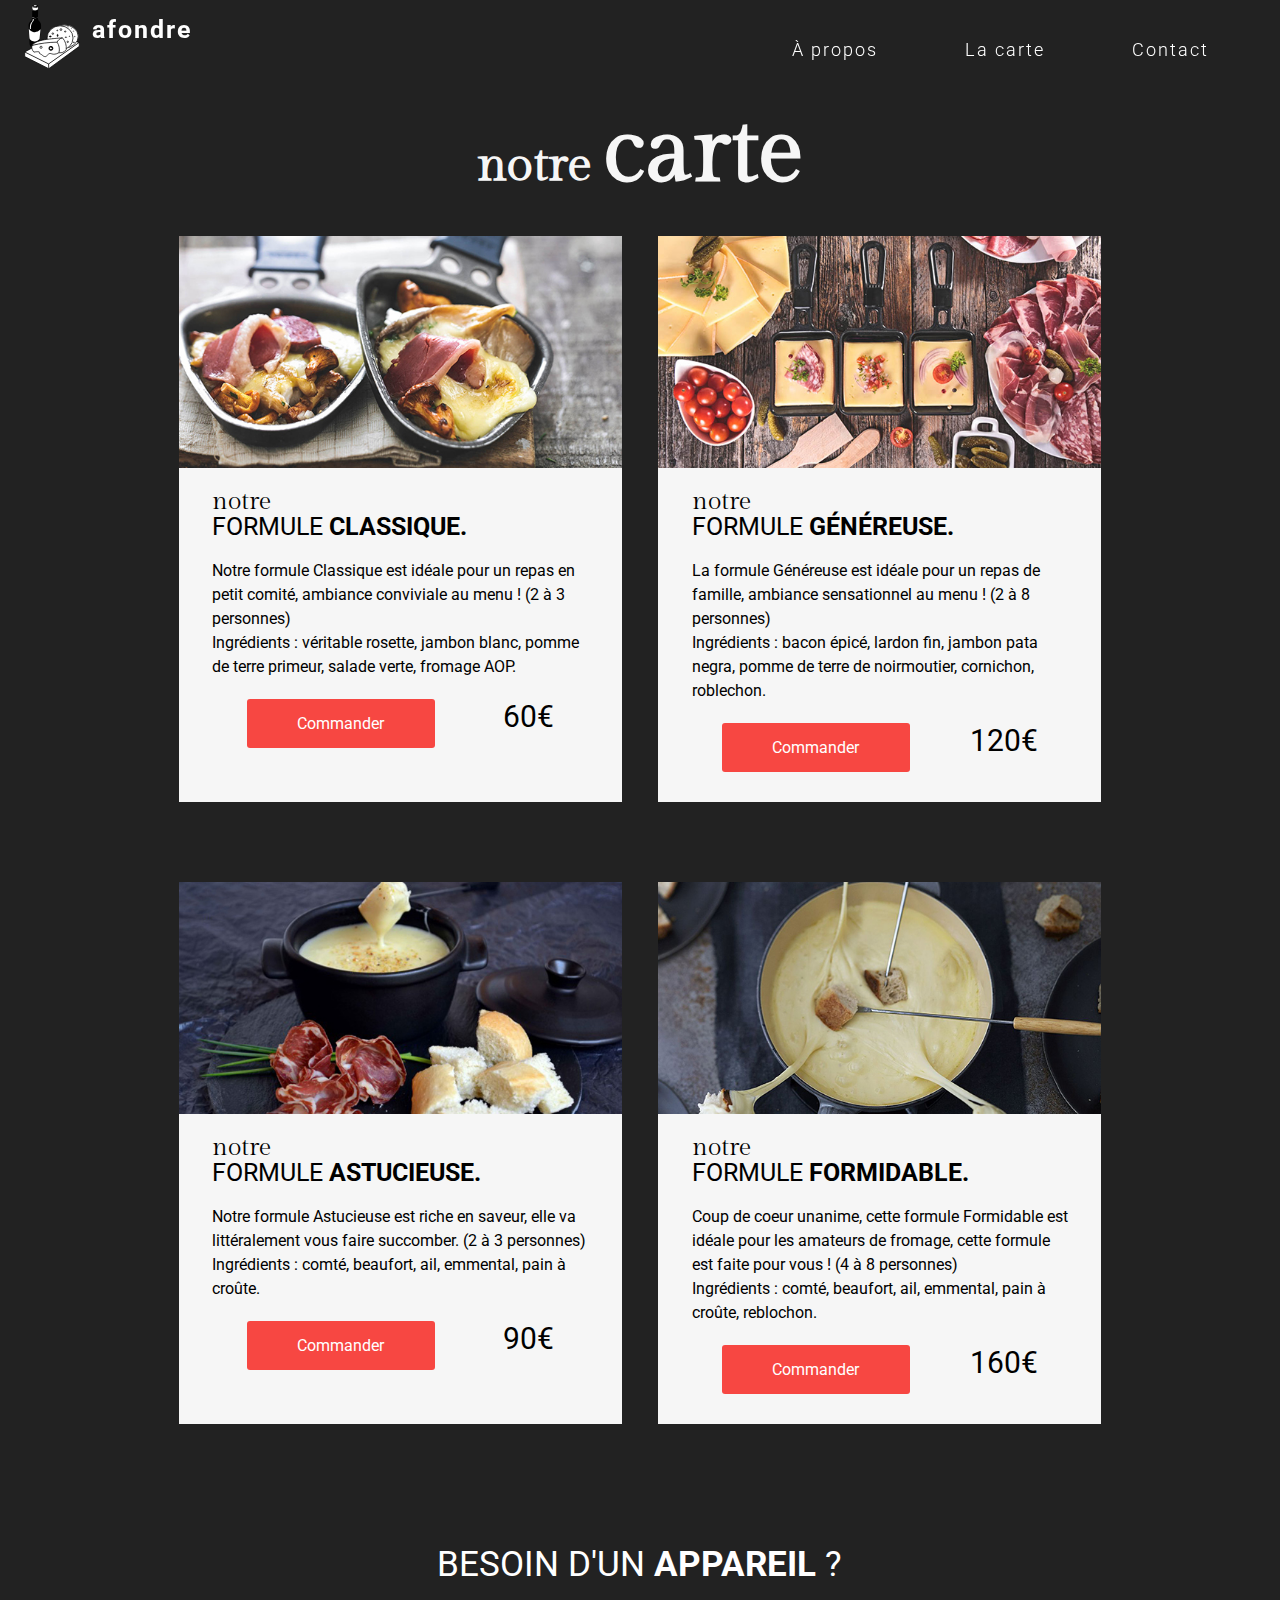
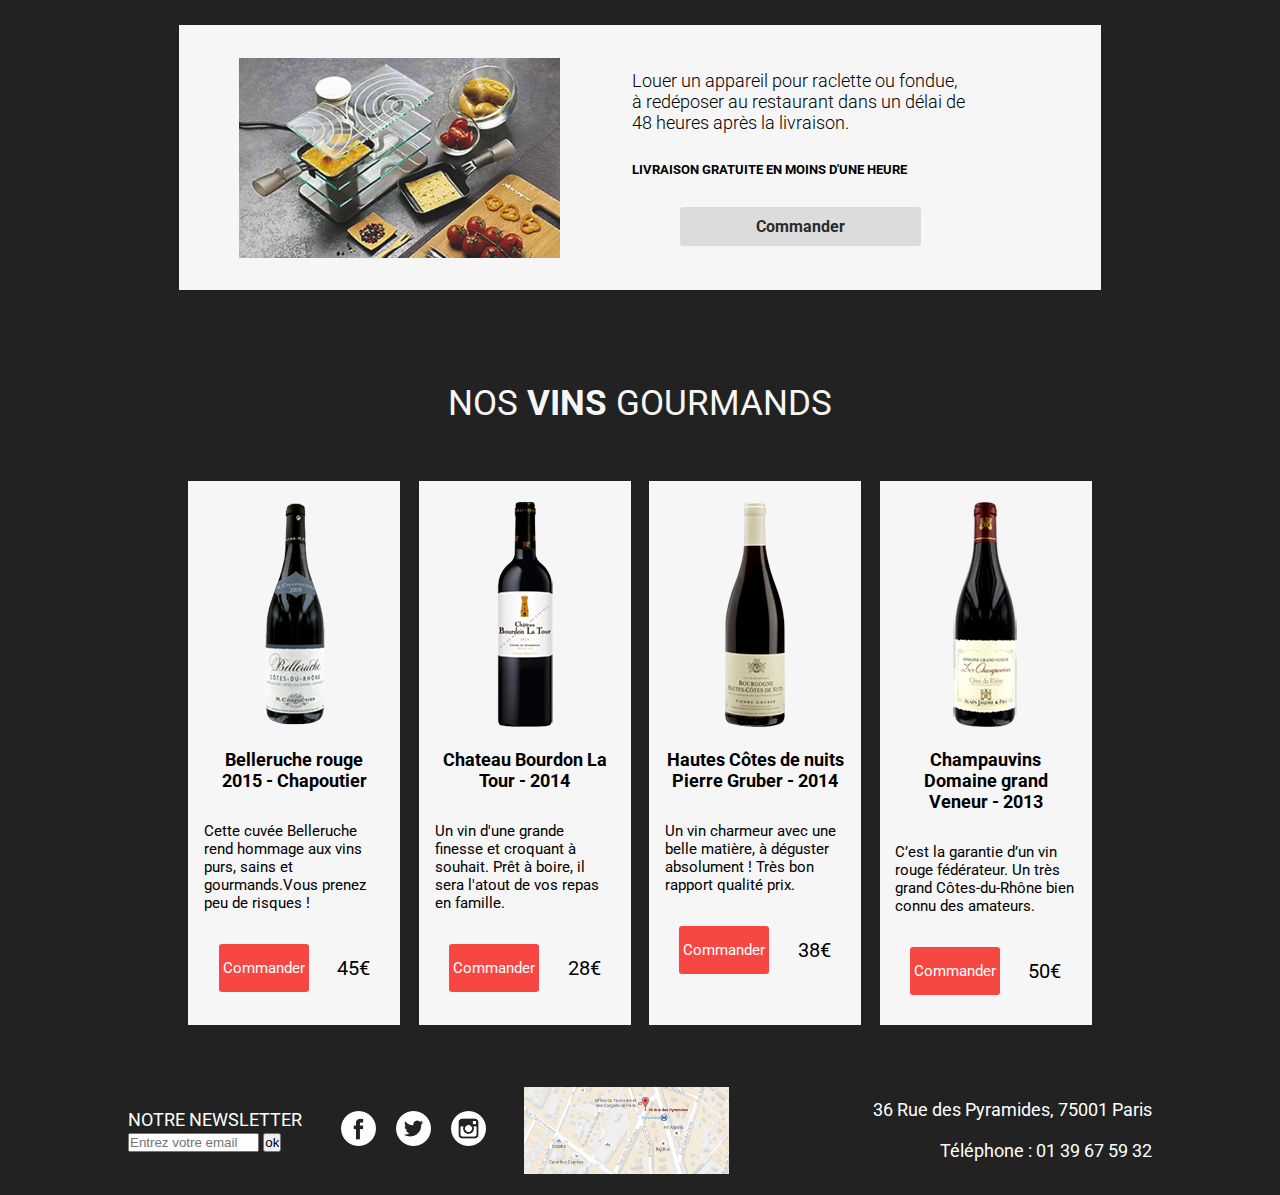
==== commit a310fe5d: "La version finale fautes d'orthographe corrigées" ====
--- a/pages/carte/carte.html
+++ b/pages/carte/carte.html
@@ -79,7 +79,7 @@
 						<figcaption>
 							<h3><span class="min">notre</span></br>formule <strong>astucieuse.</strong></h3>
 						</figcaption>
-						<p>Notre formule Astucieuse est impressionnante de saveur, elle va vous faire littéralement succomber. (2 à 3 personnes)<br>Ingrédients : comté, beaufort, ail, emmental, pain à croûte.</p>
+						<p>Notre formule Astucieuse est riche en saveur, elle va littéralement vous faire succomber. (2 à 3 personnes)<br>Ingrédients : comté, beaufort, ail, emmental, pain à croûte.</p>
 						<div class="pay">
 							<a href="#">Commander</a> 90€
 						</div>
@@ -91,7 +91,7 @@
 						<figcaption>
 							<h3><span class="min">notre</span></br>formule <strong>formidable.</strong></h3>
 						</figcaption>
-						<p>Coup de coeur unanime, cette formule Formidable est idéale pour les amateurs de fromage, cette formule est faite pour vous ! (2 à 8 personnes)<br>Ingrédients : comté, beaufort, ail, emmental, pain à croûte, reblochon. </p>
+						<p>Coup de coeur unanime, cette formule Formidable est idéale pour les amateurs de fromage, cette formule est faite pour vous ! (4 à 8 personnes)<br>Ingrédients : comté, beaufort, ail, emmental, pain à croûte, reblochon. </p>
 						<div class="pay">
 							<a href="#">Commander</a> 160€
 						</div>
@@ -128,7 +128,7 @@
 					<figcaption>
 						<h4>Chateau Bourdon La Tour - 2014 </h4>
 					</figcaption>
-					<p>Un vin d'une grande finesse et croquant à souhait.Prêt à boire. Il sera l'atout de vos repas en famille.</p>
+					<p>Un vin d'une grande finesse et croquant à souhait. Prêt à boire, il sera l'atout de vos repas en famille.</p>
 					<div class="pay pay2">
 						<a href="#">Commander</a> 28€
 					</div>
@@ -138,7 +138,7 @@
 					<figcaption>
 						<h4>Hautes Côtes de nuits Pierre Gruber - 2014</h4>
 					</figcaption>
-					<p>Un vin charmeur avec une belle matière, à déguster absolument !Très bon rapport qualité prix.</p>
+					<p>Un vin charmeur avec une belle matière, à déguster absolument ! Très bon rapport qualité prix.</p>
 					<div class="pay pay2">
 						<a href="#">Commander</a> 38€
 					</div>
@@ -148,7 +148,7 @@
 					<figcaption>
 						<h4>Champauvins Domaine grand Veneur - 2013</h4>
 					</figcaption>
-					<p>C’est la garantie d’un vin rouge fédérateur.Un très grand Côtes-du-Rhône bien connu des amateurs.</p>
+					<p>C’est la garantie d’un vin rouge fédérateur. Un très grand Côtes-du-Rhône bien connu des amateurs.</p>
 					<div class="pay pay2">
 						<a href="#">Commander</a> 50€
 					</div>
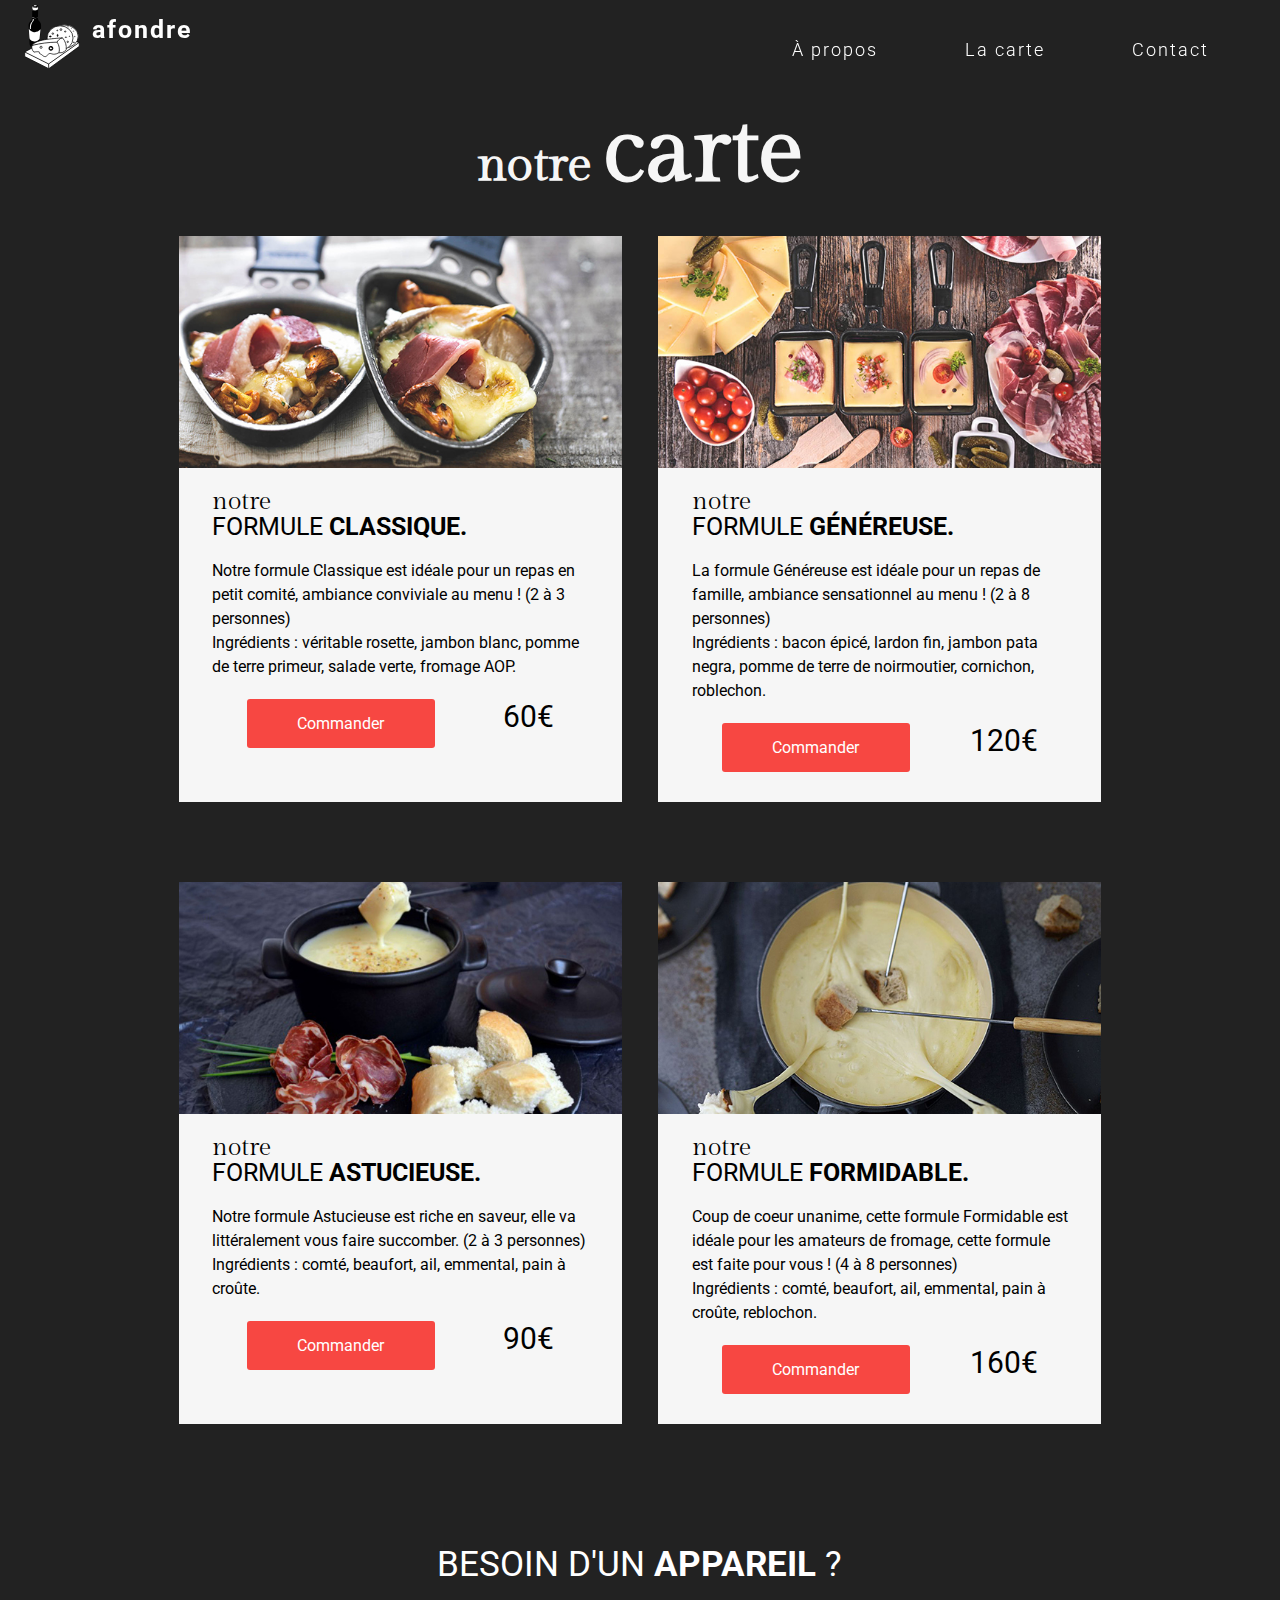
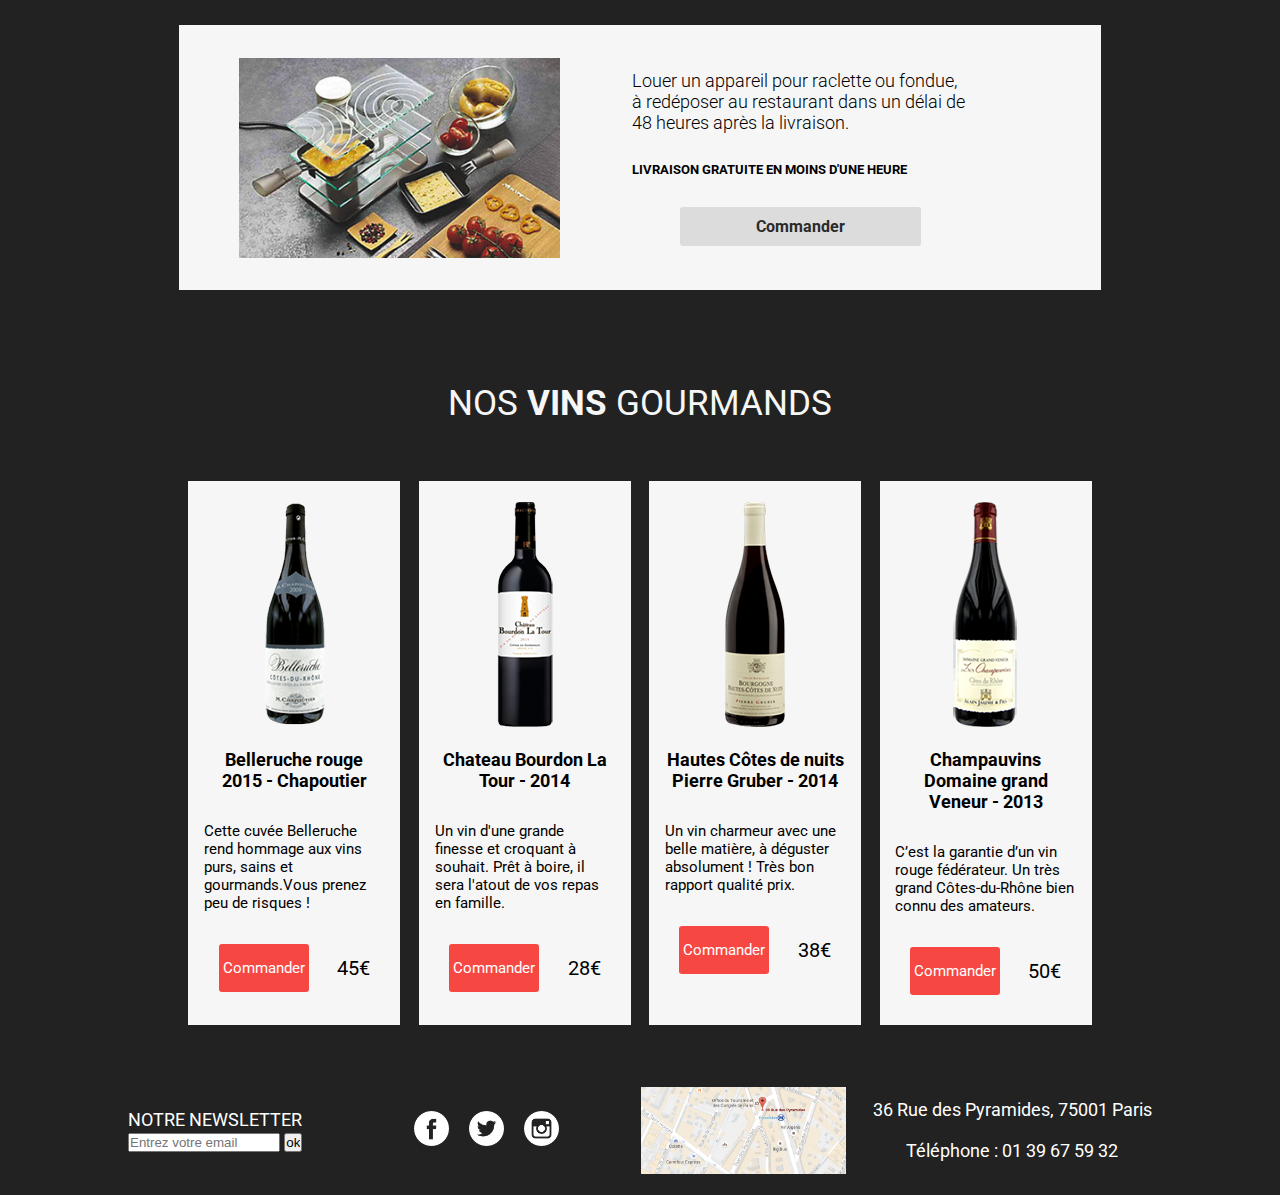
==== commit 7df359e3: "burger menu et correction de quelques bugs" ====
--- a/pages/carte/carte.html
+++ b/pages/carte/carte.html
@@ -13,6 +13,7 @@
 <body>
 	<main class="clearfix">
 		<header class="clearfix">
+			<button class="hamburger disp480">&#9776;</button>
 			<!-- Navigation et logo -->
 			<a href="../../index.html" id="lien">
 				<div class="logo">
@@ -20,7 +21,7 @@
 					<h2>&nbsp;afondre</h2>
 				</div>
 			</a>
-			<nav class="clearfix">
+			<nav class="clearfix navigation">
 				<ul>
 					<li><a href="../../index.html" class="disp480">Accueil</a></li>
 					<li>
@@ -173,6 +174,29 @@
 			</ul>
 		</footer>
 	</main>
+	<script type="text/javascript" src="../../jquery-3.1.1.js"></script>
+	    <script type="text/javascript">
+	        var liste = document.querySelector('.navigation ul');
+	        var burger = document.querySelector(".hamburger");
+	        var mq = window.matchMedia("(min-width : 769px)");
+	        window.addEventListener("resize", function() {
+	            if (mq.matches) {
+	                    liste.style.display = "block";
+	                } else {
+	                    liste.style.display = "none";
+	                    burger.style.transform = 'rotate(0deg)';
+	                }
+	        });
+	            burger.addEventListener("click", function() {
+	                if (liste.style.display == 'block') {
+	                    liste.style.display = 'none';
+	                    burger.style.transform = "rotate(0deg)";
+	                } else {
+	                    liste.style.display = "block";
+	                    burger.style.transform = "rotate(90deg)";   
+	                } 
+	            });
+	    </script>
 </body>
 
 </html>
--- a/pages/carte/styles/main.css
+++ b/pages/carte/styles/main.css
@@ -42,6 +42,18 @@
 
 /*	-------------------- HEADER
 	------------------------------ */
+
+.hamburger{
+    color: #fff;
+    background-color: transparent;
+    border: none;
+    position: absolute;
+    top: 1rem;
+    left: 1rem;
+    font-size: 3rem;
+    cursor: pointer;
+    transition: transform .5s ease;
+}
 
 header {
     width: 100%;
@@ -453,10 +465,15 @@
 
 #adresse {
     list-style: none;
+    width: auto;
+    display: flex;
+    flex-direction: column;
+    justify-content: space-around;
 }
 
 #adresse li {
     margin: 1rem 0;
+    text-align: center;
 }
 
 
@@ -572,6 +589,11 @@
         width: 100%;
         display: block;
     }
+
+    .navigation ul {
+        display: none;
+    }
+    
     nav ul li {
         display: block;
         width: 100%;
@@ -614,8 +636,6 @@
         margin-left: 0;
     }
 }
-
-@media screen and (max-width: 600px) {}
 
 @media screen and (max-width: 480px) {
     /*  ----------- HEADER
